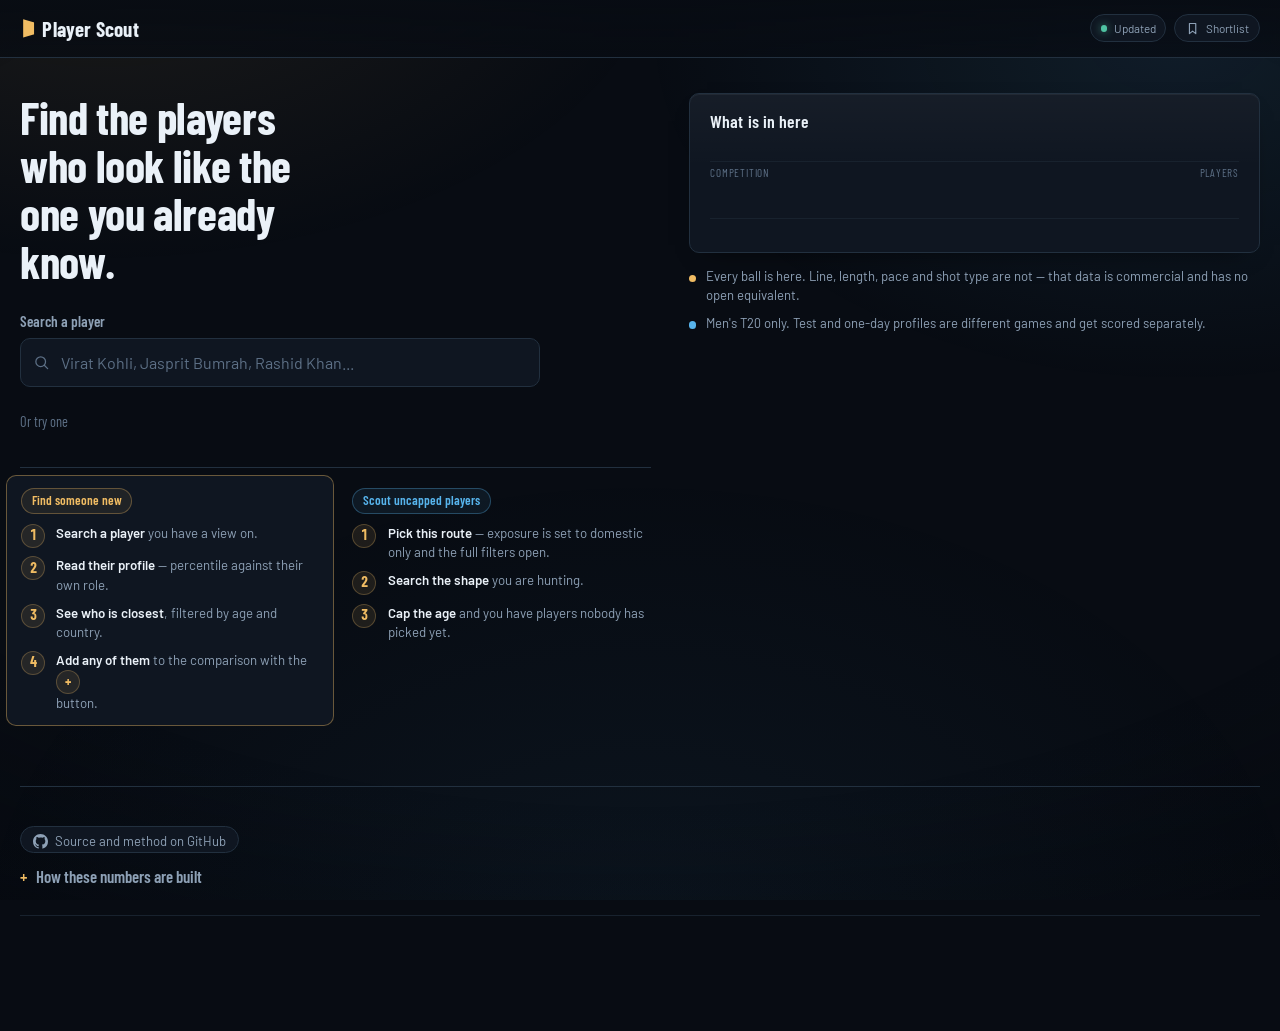
==== site/cricket.html @ 8eec760d "Add files via upload" ====
<!DOCTYPE html>
<html lang="en">
<head>
<meta charset="utf-8">
<meta name="viewport" content="width=device-width, initial-scale=1">
<title>Player Scout — Cricket</title>
<meta name="description" content="Find cricketers whose profile matches the one you are looking at.">
<meta name="theme-color" content="#101720">
<link rel="preconnect" href="https://fonts.googleapis.com">
<link rel="preconnect" href="https://fonts.gstatic.com" crossorigin>
<link href="https://fonts.googleapis.com/css2?family=Barlow+Condensed:wght@500;600;700&family=Barlow:wght@400;500;600&display=swap" rel="stylesheet">
<!-- Football's stylesheet first, then only what cricket genuinely adds. The two
     sports are one click apart, so anything that differs reads as a mistake. -->
<link rel="stylesheet" href="style.css">
<link rel="stylesheet" href="cricket.css">
</head>
<body>

<header class="top">
  <div class="shell top-inner">
    <a class="brand" href="cricket.html" id="brand" aria-label="Player Scout — cricket home">
      <span class="brand-mark" aria-hidden="true"></span>
      <span class="brand-name">Player Scout</span>
    </a>
    <nav class="sports" id="sports" aria-label="Sport"></nav>
    <div class="statuswrap">
      <div class="freshness">
        <button class="fresh-btn" id="fresh-btn" aria-expanded="false" aria-controls="fresh-panel">
          <span class="fresh-dot" aria-hidden="true"></span>
          <span id="fresh-label">Updated</span>
        </button>
        <div class="fresh-panel" id="fresh-panel" hidden>
          <div class="fresh-head"><h2>When this was last updated</h2></div>
          <ul class="fresh-list" id="fresh-list"></ul>
          <p class="fresh-foot" id="fresh-foot"></p>
        </div>
      </div>
      <div class="shortlist-wrap">
        <button class="fresh-btn" id="short-btn" aria-expanded="false" aria-controls="short-panel">
          <svg viewBox="0 0 24 24" class="btn-icon" aria-hidden="true">
            <path d="M7 4h10v16l-5-4-5 4z" fill="none" stroke="currentColor" stroke-width="1.8"
                  stroke-linejoin="round"/></svg>
          <span>Shortlist</span>
        </button>
        <div class="fresh-panel short-panel" id="short-panel" hidden>
          <div class="fresh-head">
            <h2>Your shortlist</h2>
            <div class="short-actions">
              <button class="ghost" id="sl-export">Export CSV</button>
              <button class="ghost" id="sl-clear">Clear</button>
            </div>
          </div>
          <ul class="short-list" id="short-list"></ul>
          <p class="fresh-foot">Saved in this browser only. Nothing leaves your device.</p>
        </div>
      </div>
    </div>
  </div>
</header>

<main id="main" class="shell">

  <section class="hero" id="hero">
    <div class="hero-left">
      <h1>Find the players who look like the one you already know.</h1>

      <div class="finder">
        <div class="finder-field">
          <label for="search">Search a player</label>
          <div class="input-wrap">
            <svg class="input-icon" viewBox="0 0 24 24" aria-hidden="true">
              <circle cx="10.5" cy="10.5" r="6.6" fill="none" stroke="currentColor" stroke-width="1.7"/>
              <path d="M15.4 15.4L20 20" stroke="currentColor" stroke-width="1.7" stroke-linecap="round"/>
            </svg>
            <input id="search" type="text" autocomplete="off" spellcheck="false"
                   role="combobox" aria-expanded="false" aria-controls="suggestions" aria-autocomplete="list"
                   placeholder="Virat Kohli, Jasprit Bumrah, Rashid Khan...">
            <button class="clear" id="clear" hidden aria-label="Clear search">&times;</button>
          </div>
          <ul class="suggestions" id="suggestions" role="listbox" aria-label="Matching players" hidden></ul>
        </div>
      </div>

      <div class="intro-picks">
        <span class="intro-picks-label">Or try one</span>
        <div id="examples"></div>
      </div>

      <div class="routes">
        <div class="route" data-route="explore" role="button" tabindex="0" aria-pressed="true">
          <span class="route-tag">Find someone new</span>
          <ol class="howto">
            <li><b>1</b><span><strong>Search a player</strong> you have a view on.</span></li>
            <li><b>2</b><span><strong>Read their profile</strong> — percentile against
              their own role.</span></li>
            <li><b>3</b><span><strong>See who is closest</strong>, filtered by age and
              country.</span></li>
            <li><b>4</b><span><strong>Add any of them</strong> to the comparison with
              the <b class="inline-plus">+</b> button.</span></li>
          </ol>
        </div>
        <div class="route" data-route="scout" role="button" tabindex="0" aria-pressed="false">
          <span class="route-tag alt">Scout uncapped players</span>
          <ol class="howto">
            <li><b>1</b><span><strong>Pick this route</strong> — exposure is set to
              domestic only and the full filters open.</span></li>
            <li><b>2</b><span><strong>Search the shape</strong> you are hunting.</span></li>
            <li><b>3</b><span><strong>Cap the age</strong> and you have players nobody
              has picked yet.</span></li>
          </ol>
        </div>
      </div>
      <p class="route-hint" id="route-hint"></p>
    </div>

    <aside class="hero-right">
      <div class="cover-card">
        <h2>What is in here</h2>
        <div class="bigstats" id="bigstats"></div>
        <div class="listhead"><span>Competition</span><span>Players</span></div>
        <ul class="leaguelist" id="complist"></ul>
        <div class="posbars" id="rolebars"></div>
      </div>
      <div class="notes">
        <p class="note-row"><span class="dot gold"></span>
          Every ball is here. Line, length, pace and shot type are not — that data
          is commercial and has no open equivalent.</p>
        <p class="note-row"><span class="dot blue"></span>
          Men's T20 only. Test and one-day profiles are different games and get
          scored separately.</p>
      </div>
    </aside>
  </section>

  <section class="workspace" id="workspace" hidden>
    <div class="playerbar" id="playerbar"></div>
    <div class="tabrow">
      <nav class="tabs" role="tablist" id="tabs" aria-label="Player views">
        <button role="tab" data-tab="profile" aria-selected="true">Profile</button>
        <button role="tab" data-tab="similar" aria-selected="false">Similar players</button>
        <button role="tab" data-tab="compare" aria-selected="false">Compare<span class="count" id="ccount"></span></button>
      </nav>
      <div class="modewrap">
        <span class="modewrap-label" id="ml">Mode</span>
        <div class="segmented" role="group" aria-labelledby="ml">
          <button type="button" data-mode="explore" aria-pressed="true">Exploring</button>
          <button type="button" data-mode="scout" aria-pressed="false">Scouting</button>
        </div>
      </div>
    </div>
    <div class="tabpanel" id="panel-profile" role="tabpanel">
      <div id="pane"></div>
    </div>

    <div class="tabpanel" id="panel-similar" role="tabpanel" hidden>
      <header class="results-head">
        <div>
          <h2 id="results-title"></h2>
          <p class="results-note" id="results-note"></p>
        </div>
        <div class="results-right">
          <p class="results-count" id="results-count"></p>
        </div>
      </header>
      <div class="filters" id="filters"></div>
      <p class="tagkey" id="tagkey"></p>
      <ol class="matches" id="matches"></ol>
      <p class="thin" id="thin" hidden></p>
    </div>

    <div class="tabpanel" id="panel-compare" role="tabpanel" hidden>
      <div class="cmp-add">
        <label for="cmp-search">Add any player to this comparison</label>
        <div class="input-wrap">
          <svg class="input-icon" viewBox="0 0 24 24" aria-hidden="true">
            <circle cx="10.5" cy="10.5" r="6.6" fill="none" stroke="currentColor" stroke-width="1.7"/>
            <path d="M15.4 15.4L20 20" stroke="currentColor" stroke-width="1.7" stroke-linecap="round"/>
          </svg>
          <input id="cmp-search" type="text" autocomplete="off" spellcheck="false"
                 placeholder="Search anyone — they need not be in the similar list">
        </div>
        <ul class="suggestions" id="cmp-suggestions" role="listbox" hidden></ul>
        <p class="cmp-add-note" id="cmp-add-note"></p>
      </div>
      <div class="tray" id="tray"></div>
      <p class="thin" id="compare-empty" hidden></p>
      <div class="compare-grid" id="compare-body" hidden>
        <article class="panel">
          <header class="panel-head">
            <h2>Shape against role</h2>
            <p class="panel-sub" id="cmp-radar-sub"></p>
          </header>
          <div class="radar-wrap" id="cmp-radar"></div>
        </article>
        <article class="panel trend-panel">
          <header class="panel-head">
            <h2>Form by season</h2>
            <p class="panel-sub" id="cmp-trend-sub"></p>
          </header>
          <div id="cmp-trend"></div>
        </article>
        <article class="panel cmp-metrics-panel">
          <header class="panel-head">
            <h2>Every metric</h2>
            <p class="panel-sub">Adjusted value per player, with the dot marking where
              each sits as a percentile among their own role.</p>
          </header>
          <div class="cmp-metrics" id="cmp-metrics"></div>
        </article>
      </div>
    </div>
  </section>
</main>

<footer class="foot shell">
  <p class="repo-line">
    <a href="https://github.com/shanbhag003/player-scout" target="_blank" rel="noopener noreferrer">
      <svg viewBox="0 0 16 16" width="15" height="15" aria-hidden="true"><path fill="currentColor"
        d="M8 0C3.58 0 0 3.58 0 8a8 8 0 0 0 5.47 7.59c.4.07.55-.17.55-.38 0-.19-.01-.82-.01-1.49-2.01.37-2.53-.49-2.69-.94-.09-.23-.48-.94-.82-1.13-.28-.15-.68-.52-.01-.53.63-.01 1.08.58 1.23.82.72 1.21 1.87.87 2.33.66.07-.52.28-.87.51-1.07-1.78-.2-3.64-.89-3.64-3.95 0-.87.31-1.59.82-2.15-.08-.2-.36-1.02.08-2.12 0 0 .67-.21 2.2.82a7.4 7.4 0 0 1 2-.27c.68 0 1.36.09 2 .27 1.53-1.04 2.2-.82 2.2-.82.44 1.1.16 1.92.08 2.12.51.56.82 1.27.82 2.15 0 3.07-1.87 3.75-3.65 3.95.29.25.54.73.54 1.48 0 1.07-.01 1.93-.01 2.2 0 .21.15.46.55.38A8.01 8.01 0 0 0 16 8c0-4.42-3.58-8-8-8z"/></svg>
      Source and method on GitHub
    </a>
  </p>

  <details id="method-wrap">
    <summary>How these numbers are built</summary>
    <div class="method-nav" id="method-nav" role="tablist" aria-label="Method sections"></div>
    <div class="method">
      <div class="mcol">
        <h3>Where it comes from</h3>
        <div class="mfig"><b>22,905</b><span>matches, every ball</span></div>
        <div class="mfig"><b>4.4M</b><span>deliveries parsed</span></div>
        <p>Cricsheet for the cricket, Wikidata for ages and names, joined on an
        exact id. No name matching anywhere.</p>
      </div>
      <div class="mcol">
        <h3>What a player is measured on</h3>
        <div class="mfig"><b>16</b><span>things counted per batter</span></div>
        <div class="mfig"><b>3 yrs</b><span>before form counts half</span></div>
        <p>Not just runs and wickets, but when in the match they came, and against
        which kind of bowling. Recent seasons count for more, and a player with a
        short record is treated cautiously rather than taken at face value.</p>
      </div>
      <div class="mcol">
        <h3>Levelling competitions</h3>
        <div class="mfact"><span>IPL</span><span class="mbar"><i style="width:100%"></i></span><b>1.12</b></div>
        <div class="mfact"><span>SMAT</span><span class="mbar"><i style="width:83%"></i></span><b>0.93</b></div>
        <div class="mfact"><span>Assoc.</span><span class="mbar"><i style="width:68%"></i></span><b>0.77</b></div>
        <p>Runs conceded per ball, same bowler, different competition.</p>
      </div>
      <div class="mcol">
        <h3>Does it work</h3>
        <div class="mfig"><b>2.6&times;</b><span>better than guessing</span></div>
        <div class="mfact"><span>This tool</span><span class="mbar"><i class="good" style="width:81%"></i></span><b>19th</b></div>
        <div class="mfact"><span>Guessing</span><span class="mbar"><i class="dim" style="width:50%"></i></span><b>50th</b></div>
        <p>Take one player, split his career in half, and hide from the tool that
        the halves are the same person. Asked to rank everyone against the first
        half, it puts his own second half around 19th of 100 — random would be
        50th.</p>
      </div>
    </div>
  </details>

  <div class="foot-source">
    <div id="attrib"></div>
    <div class="warn" id="withheld"></div>
  </div>
</footer>

<script src="channel.js"></script>
<script src="cricket.js"></script>
</body>
</html>
---- site/style.css ----
:root{
  --ground:#080C13;
  --surface:#0F1621;
  --raised:#17202D;
  --hairline:#22303F;
  --hairline-soft:#18222E;
  --ink:#EAF1F8;
  --muted:#8EA1B6;
  --faint:#5D7086;
  --gold:#F0BC63;        /* always the player being searched */
  --blue:#57B4EC;        /* always the player being compared */
  --good:#4FC2A2;
  --green:#4FC2A2;
  --violet:#A98BEA;
  --coral:#EF8D72;
  --warm:rgba(240,188,99,.09);
  --cool:rgba(87,180,236,.10);
  --warn:#E0917A;
  --sans:"Barlow",system-ui,-apple-system,sans-serif;
  --cond:"Barlow Condensed","Barlow",system-ui,sans-serif;
  --radius:10px;
  --shell:1240px;
}

*{box-sizing:border-box}
[hidden]{display:none!important}
html{-webkit-text-size-adjust:100%}
body{
  margin:0;background:var(--ground);color:var(--ink);
  position:relative;min-height:100vh;
  /* iOS counts the address bar in 100vh, leaving a gap once it retracts. */
  min-height:100dvh;
  overflow-x:hidden;
  -webkit-tap-highlight-color:transparent;
  font-family:var(--sans);font-size:15px;line-height:1.5;
  font-variant-numeric:tabular-nums;
  -webkit-font-smoothing:antialiased;
}
h1,h2,h3{margin:0;font-family:var(--cond);font-weight:600;letter-spacing:.005em;line-height:1.05}
p{margin:0}
button,input{font:inherit;color:inherit}
:focus-visible{outline:2px solid var(--gold);outline-offset:2px;border-radius:3px}

.shell{width:min(var(--shell),100% - 2.5rem);margin-inline:auto;
  padding-left:env(safe-area-inset-left);padding-right:env(safe-area-inset-right)}
.skip{position:absolute;left:-999px}
.skip:focus{left:1rem;top:1rem;z-index:99;background:var(--raised);padding:.5rem .8rem}

/* ── masthead ─────────────────────────────────────────── */
.top{border-bottom:1px solid var(--hairline);background:rgba(16,23,32,.92);
  -webkit-backdrop-filter:blur(8px);backdrop-filter:blur(8px);
  position:-webkit-sticky;position:sticky;top:0;z-index:30}
.top-inner{display:flex;align-items:center;gap:.9rem;flex-wrap:nowrap;
  padding:calc(.7rem + env(safe-area-inset-top)) 0 .7rem}
.brand{display:flex;align-items:center;gap:.5rem;flex:none}
.brand-mark{width:.7rem;height:1.15rem;background:var(--gold);
  clip-path:polygon(0 0,100% 18%,100% 82%,0 100%)}
.brand-name{font-family:var(--cond);font-weight:700;font-size:1.3rem;
  letter-spacing:.01em;white-space:nowrap}

.sports{display:flex;gap:.15rem;margin-left:.3rem;flex:none;
  overflow-x:auto;scrollbar-width:none;max-width:40vw}
.sports::-webkit-scrollbar{display:none}
.statuswrap{display:flex;align-items:center;gap:.5rem;margin-left:auto;flex:none}
.sport{
  border:0;background:none;cursor:pointer;padding:.3rem .55rem;border-radius:6px;
  font-family:var(--cond);font-weight:600;font-size:.98rem;color:var(--faint);
  white-space:nowrap;
}
.sport[aria-current=true]{background:rgba(229,181,103,.12);color:var(--gold)}
.sport:disabled{cursor:default}
.sport:disabled{opacity:.42;cursor:default}
.top-note{margin-left:auto;font-size:.78rem;color:var(--faint);white-space:nowrap}

/* ── hero ─────────────────────────────────────────────── */
.hero{display:grid;grid-template-columns:minmax(0,1.05fr) minmax(0,.95fr);
  gap:2.4rem;align-items:start;margin:2.2rem 0 2.6rem}
.hero.searched{display:none}
.hero-left h1{font-size:clamp(2rem,4vw,2.85rem);font-weight:700;
  letter-spacing:-.008em;max-width:15ch;margin-bottom:1.6rem}

.finder{position:relative;max-width:520px}
.finder-field label{display:block;font-family:var(--cond);font-size:.95rem;
  font-weight:600;color:var(--muted);margin-bottom:.35rem}
.input-wrap{position:relative;display:flex;align-items:center}
.input-icon{position:absolute;left:.8rem;width:1.1rem;height:1.1rem;
  color:var(--faint);pointer-events:none}
#search{width:100%;padding:.72rem 2.4rem .72rem 2.5rem;background:var(--surface);
  border:1px solid var(--hairline);border-radius:var(--radius);
  /* Below 16px iOS zooms the page when the field takes focus. */
  font-size:16px;-webkit-appearance:none;appearance:none}
#search::placeholder{color:var(--faint)}
#search:focus{border-color:var(--gold);outline:none}
.clear{position:absolute;right:.5rem;border:0;background:none;color:var(--faint);
  font-size:1.3rem;line-height:1;cursor:pointer;padding:.2rem .4rem}
@media (hover:hover){.clear:hover{color:var(--ink)}}
.suggestions{position:absolute;top:100%;left:0;right:0;z-index:25;margin:.35rem 0 0;
  padding:.25rem;list-style:none;background:var(--raised);border:1px solid var(--hairline);
  border-radius:var(--radius);max-height:20rem;overflow:auto;
  box-shadow:0 16px 40px rgba(0,0,0,.45)}
.suggestions li{display:grid;grid-template-columns:1.35rem 1fr auto;gap:.6rem;
  align-items:center;padding:.42rem .55rem;border-radius:6px;cursor:pointer}
.suggestions li[aria-selected=true]{background:rgba(229,181,103,.13)}
.sug-name{font-weight:500}
.sug-meta{font-size:.78rem;color:var(--muted);text-align:right;white-space:nowrap}

.intro-picks{margin-top:1.5rem}
.intro-picks-label{display:block;font-family:var(--cond);font-size:.9rem;
  color:var(--faint);margin-bottom:.5rem}
.intro-picks div{display:flex;flex-wrap:wrap;gap:.4rem}
.pick{display:inline-flex;align-items:center;gap:.45rem;cursor:pointer;
  border:1px solid var(--hairline);background:var(--surface);color:var(--ink);
  padding:.34rem .65rem .34rem .4rem;border-radius:99px;font-size:.88rem}
@media (hover:hover){.pick:hover{border-color:var(--gold);color:var(--gold)}}
.pick .flag{width:1.15rem;height:1.15rem}

.hero-right{display:grid;gap:.9rem}
.cover-card{background:var(--surface);border:1px solid var(--hairline);
  border-radius:var(--radius);padding:1.15rem 1.25rem}
.cover-card h2{font-size:1.1rem;margin-bottom:.9rem}
.bigstats{display:grid;grid-template-columns:repeat(3,1fr);gap:.6rem;
  padding-bottom:1rem;border-bottom:1px solid var(--hairline-soft)}
.bigstats b{display:block;font-family:var(--cond);font-weight:700;font-size:1.7rem;
  line-height:1;color:var(--gold)}
.bigstats span{display:block;font-size:.72rem;color:var(--muted);margin-top:.25rem}

.leaguelist{list-style:none;margin:.9rem 0;padding:0;display:grid;gap:.32rem}
.leaguelist li{display:grid;grid-template-columns:1.5rem 1fr auto;gap:.6rem;
  align-items:center;font-size:.85rem}
.lmark{width:1.5rem;height:1.5rem;border-radius:4px;object-fit:contain;
  filter:grayscale(1) brightness(1.7);opacity:.85}
.lmark.letters{display:flex;align-items:center;justify-content:center;
  background:var(--raised);border:1px solid var(--hairline);filter:none;
  font-family:var(--cond);font-weight:700;font-size:.68rem;color:var(--muted)}
.lname{overflow:hidden;text-overflow:ellipsis;white-space:nowrap}
.lcountry{font-size:.74rem;color:var(--faint)}

.posbars{margin-top:1rem;padding-top:.9rem;border-top:1px solid var(--hairline-soft)}
.posbars h3{font-family:var(--sans);font-size:.74rem;font-weight:600;
  color:var(--faint);margin-bottom:.5rem}
.posrow{display:grid;grid-template-columns:8.4rem 1fr 2.2rem;gap:.55rem;
  align-items:center;font-size:.78rem;color:var(--muted);padding:.1rem 0}
.posrow b{font-family:var(--cond);font-size:.88rem;color:var(--ink);text-align:right}
.postrack{height:.34rem;background:var(--ground);border-radius:99px;overflow:hidden}
.postrack span{display:block;height:100%;background:var(--blue);opacity:.6}

.notes{display:grid;gap:.55rem}
.note-row{display:flex;gap:.6rem;font-size:.82rem;color:var(--muted);line-height:1.45}
.dot{width:.45rem;height:.45rem;border-radius:50%;flex:none;margin-top:.45rem}
.dot.gold{background:var(--gold)}
.dot.blue{background:var(--blue)}

/* ── flags ────────────────────────────────────────────── */
.flag{
  display:inline-block;border-radius:50%;overflow:hidden;flex:none;
  background:var(--raised);border:1px solid var(--hairline);
  width:1.35rem;height:1.35rem;position:relative;
}
.flag img{width:100%;height:100%;object-fit:cover;display:block}
.flag .iso{
  display:flex;align-items:center;justify-content:center;width:100%;height:100%;
  font-family:var(--cond);font-weight:600;font-size:.58em;color:var(--muted);
}

/* ── panels ───────────────────────────────────────────── */
.panel{padding:1.2rem 1.3rem}
.panel-head{margin-bottom:1rem}
.panel-head h2{font-size:1.2rem}
.panel-sub{font-size:.82rem;color:var(--muted);margin-top:.2rem}

/* ── radar ────────────────────────────────────────────── */
.radar-wrap{display:flex;justify-content:center}
.radar-wrap svg{width:100%;max-width:420px;height:auto;overflow:visible}
.radar-ring{fill:none;stroke:var(--hairline-soft);stroke-width:1}
.radar-ring.outer{stroke:var(--muted);stroke-width:1.2;opacity:.55}
.radar-tick{font-family:var(--sans);font-size:8.5px;fill:var(--faint)}
.radar-ring.median{stroke:var(--hairline);stroke-dasharray:3 3}
.radar-spoke{stroke:var(--hairline-soft);stroke-width:1}
.radar-area{fill:rgba(229,181,103,.18);stroke:var(--gold);stroke-width:1.8;stroke-linejoin:round}
.radar-dot{fill:var(--gold)}
.radar-label{font-family:var(--sans);font-size:9.5px;fill:var(--muted)}
.radar-value{font-family:var(--cond);font-size:12px;font-weight:600;fill:var(--ink)}

.scale-help{font-size:.78rem;color:var(--muted);margin:.9rem 0 0;padding-top:.8rem;
  border-top:1px solid var(--hairline-soft);line-height:1.5}
.scale-help b{color:var(--ink);font-weight:600}

.radar-key{margin-top:.8rem;display:grid;gap:0}
.keyhead,.keyrow{display:grid;grid-template-columns:minmax(0,1fr) 3.2rem 5.4rem;
  gap:.7rem;align-items:center}
.keyhead{font-size:.68rem;color:var(--faint);padding-bottom:.3rem;
  border-bottom:1px solid var(--hairline)}
.keyhead span:nth-child(2),.keyhead span:nth-child(3){text-align:right}
.keyrow{padding:.32rem 0;border-bottom:1px solid var(--hairline-soft);font-size:.82rem}
.keyrow:last-child{border-bottom:0}
.keyrow .k{color:var(--muted);overflow:hidden;text-overflow:ellipsis;white-space:nowrap}
.keyrow .v{font-family:var(--cond);font-weight:600;font-size:.98rem;text-align:right}
.keyrow .p{display:grid;grid-template-columns:1fr 1.5rem;gap:.45rem;align-items:center}
.keyrow .p b{font-family:var(--cond);font-weight:600;font-size:.9rem;text-align:right}
.pbar{height:.3rem;background:var(--ground);border-radius:99px;overflow:hidden}
.pbar span{display:block;height:100%;background:var(--gold);opacity:.75}

/* ── season history ───────────────────────────────────── */
.hlegend{display:flex;flex-wrap:wrap;gap:.3rem 1.1rem;margin-bottom:.9rem;
  font-size:.78rem;color:var(--muted)}
.lg{display:inline-flex;align-items:center;gap:.4rem}
.sw{width:.85rem;height:.5rem;border-radius:2px;background:var(--gold);display:inline-block}
.sw.alt{background:var(--blue)}
.tick{width:0;height:.75rem;border-left:1px dashed var(--faint);display:inline-block}
.tick.upper{border-left-style:solid;border-left-color:var(--muted)}

.history{display:grid;gap:.1rem}
.hrow{
  display:grid;grid-template-columns:4.1rem minmax(0,10.5rem) 1fr 3.1rem 3.9rem;
  gap:.85rem;align-items:center;padding:.52rem .1rem;
  border-bottom:1px solid var(--hairline-soft);
}
.hrow:last-child{border-bottom:0}
.hhead{font-size:.72rem;color:var(--faint);padding-bottom:.3rem;border-bottom:1px solid var(--hairline)}
.hhead .hnum,.hhead .hmins{font-family:var(--sans);font-weight:400;font-size:.72rem;color:var(--faint)}
.htrackhead{display:flex;justify-content:space-between}
.htrackhead em{font-style:normal}

.hseason{font-family:var(--cond);font-weight:600;font-size:1rem}
.hclub{font-size:.84rem;color:var(--muted);overflow:hidden;text-overflow:ellipsis;white-space:nowrap}
.hclub b{color:var(--ink);font-weight:500}

.htrack{position:relative;height:1.1rem;background:var(--ground);
  border-radius:3px;border:1px solid var(--hairline-soft);overflow:hidden}
.hfill{position:absolute;inset:2px;display:flex;gap:1px}
.hbar{height:100%;border-radius:2px;background:var(--gold);min-width:1px}
.hbar.alt{background:var(--blue)}
.hmark{position:absolute;top:0;bottom:0;width:0;border-left:1px dashed var(--faint);opacity:.75}
.hmark.upper{border-left:1px solid var(--muted);opacity:.5}

.hnum{font-family:var(--cond);font-weight:600;font-size:.95rem;text-align:right}
.hmins{font-size:.78rem;color:var(--faint);text-align:right}

/* ── percentile bars (goalkeepers) ────────────────────── */
.pctbars{display:grid;gap:.55rem;width:100%}
.pctrow{display:grid;grid-template-columns:minmax(0,9.5rem) 1fr 3.2rem 2.4rem;
  gap:.7rem;align-items:center}
.pctlabel{font-size:.84rem;color:var(--muted)}
.pcttrack{position:relative;height:.62rem;background:var(--ground);border-radius:99px;
  border:1px solid var(--hairline-soft);overflow:hidden}
.pctfill{position:absolute;inset:0 auto 0 0;background:var(--gold);border-radius:99px;opacity:.85}
.pctmid{position:absolute;left:50%;top:0;bottom:0;width:1px;background:var(--faint);opacity:.6}
.pctval{font-family:var(--cond);font-weight:600;font-size:.95rem;text-align:right}
.pctrank{font-size:.76rem;color:var(--faint);text-align:right}
.caveat{margin-top:1rem;padding-top:.85rem;border-top:1px solid var(--hairline-soft);
  font-size:.82rem;color:var(--muted);max-width:52ch}

/* ── footer / method ──────────────────────────────────── */
.foot{margin:2.5rem auto 4rem;border-top:1px solid var(--hairline);padding-top:1.2rem}
.foot summary{cursor:pointer;font-family:var(--cond);font-weight:600;
  font-size:1.05rem;color:var(--muted);list-style:none}
.foot summary::-webkit-details-marker{display:none}
.foot summary::before{content:"+";display:inline-block;width:1rem;color:var(--gold)}
.foot[open] summary::before,details[open] summary::before{content:"–"}
@media (hover:hover){.foot summary:hover{color:var(--gold)}}
.method{display:grid;grid-template-columns:repeat(4,minmax(0,1fr));gap:1.5rem;
  margin-top:1.3rem}
.mcol h3{font-size:.98rem;margin-bottom:.45rem;min-height:2.2rem}
.mcol p{font-size:.79rem;color:var(--muted);line-height:1.48;margin-bottom:.7rem}
.mcol p b{color:var(--ink);font-weight:600}
.fine{font-size:.76rem!important;color:var(--faint)!important;margin-bottom:.5rem!important}

.dvchart,.vchart{display:grid;gap:.35rem;margin-bottom:.8rem}
.dvrow{display:grid;grid-template-columns:6.6rem 1fr 2.6rem;gap:.55rem;align-items:center;
  font-size:.78rem;color:var(--muted)}
.dvtrack{position:relative;height:.85rem}
.dvmid{position:absolute;left:50%;top:0;bottom:0;width:1px;background:var(--hairline)}
.dvbar{position:absolute;top:50%;height:.4rem;transform:translateY(-50%);border-radius:2px}
.dvbar.right{left:50%;background:var(--blue);opacity:.75}
.dvbar.left{right:50%;background:var(--warn);opacity:.75}
.dvval{font-family:var(--cond);font-size:.88rem;color:var(--ink);text-align:right}

.vrow{display:grid;grid-template-columns:7.4rem 1fr 4.6rem;gap:.5rem;align-items:center;
  font-size:.78rem;color:var(--muted)}
.vtrack{height:.4rem;background:var(--ground);border-radius:99px;overflow:hidden}
.vtrack span{display:block;height:100%;background:var(--good);opacity:.8}
.vval{font-family:var(--cond);font-size:.85rem;color:var(--ink);text-align:right}
.vchance{display:none}

.missing{display:grid;gap:.7rem;margin-bottom:.8rem}
.have{display:flex;align-items:baseline;gap:.6rem;padding-bottom:.7rem;
  border-bottom:1px solid var(--hairline-soft)}
.have b{font-family:var(--cond);font-weight:700;font-size:2rem;line-height:1;color:var(--gold)}
.have span{font-size:.78rem;color:var(--muted);max-width:14ch}
.gaps{list-style:none;margin:0;padding:0;display:grid;gap:.3rem}
.gaps li{font-size:.79rem;color:var(--faint);padding-left:1.1rem;position:relative}
.gaps li::before{content:"×";position:absolute;left:0;color:var(--warn);opacity:.8}

/* ── responsive ───────────────────────────────────────── */
@media (max-width:980px){
  .hero{grid-template-columns:1fr;gap:1.6rem}
  .hero-left h1{max-width:none}
  .method{grid-template-columns:repeat(2,minmax(0,1fr))}
}
@media (max-width:900px){
  .profile{grid-template-columns:1fr}
  /* superseded: the masthead now stays on one line at every width */
  .pool{width:100%;text-align:left;margin-left:0;order:3}
  .sports{margin-left:auto}
}
@media (max-width:560px){
  .shell{width:calc(100% - 1.6rem)}
  .hrow{grid-template-columns:3.6rem 1fr 2.9rem;gap:.3rem .6rem}
  .hhead{display:none}
  .htrack{grid-column:1/-1;margin-top:.3rem}
  .hmins{display:none}
  .pctrow{grid-template-columns:1fr 2.9rem 2.2rem}
  .pcttrack{grid-column:1/-1;order:3;margin-top:.2rem}
  .facts{grid-template-columns:repeat(2,1fr)}
  .dossier-head{flex-direction:column}
}
@media (prefers-reduced-motion:reduce){*{transition:none!important;animation:none!important}}


/* ── workspace ────────────────────────────────────────── */
.workspace{margin:1.4rem 0 2rem}

.playerbar{display:grid;grid-template-columns:minmax(0,1fr) auto;gap:.9rem 1.6rem;
  align-items:center;background:var(--surface);border:1px solid var(--hairline);
  border-radius:var(--radius);padding:1rem 1.2rem}
.pb-id{display:flex;align-items:center;gap:.75rem;min-width:0}
.pb-id .flag{width:2.3rem;height:2.3rem}
.pb-id h1{font-size:clamp(1.5rem,3vw,2.1rem);font-weight:700;letter-spacing:-.01em}
.pb-role{font-size:.84rem;color:var(--muted);margin-top:.1rem}
.availability{font-size:.72rem;padding:.2rem .5rem;border-radius:5px;white-space:nowrap;
  border:1px solid transparent;margin-left:.4rem}
.availability.active{color:var(--good);border-color:rgba(91,184,155,.35);background:rgba(91,184,155,.1)}
.availability.gone{color:var(--warn);border-color:rgba(208,138,114,.32);background:rgba(208,138,114,.09)}
.pb-facts{display:flex;flex-wrap:wrap;gap:.2rem 1.6rem;margin:0;grid-column:1/-1;
  padding-top:.9rem;border-top:1px solid var(--hairline-soft)}
.pb-facts dt{font-size:.7rem;color:var(--faint)}
.pb-facts dd{margin:.05rem 0 0;font-family:var(--cond);font-weight:600;font-size:1.15rem;line-height:1.1}
.pb-facts dd small{display:block;font-family:var(--sans);font-size:.68rem;font-weight:400;
  color:var(--muted);margin-top:.1rem}
.pb-actions{display:flex;gap:.45rem;flex-wrap:wrap;align-items:center}
.srclink{display:inline-flex;align-items:center;gap:.5rem;text-decoration:none;
  border:1px solid var(--hairline);background:var(--raised);color:var(--ink);
  padding:.4rem .7rem;border-radius:7px;font-size:.82rem}
@media (hover:hover){.srclink:hover{border-color:var(--gold);color:var(--gold)}}
.srclink img,.srclink .monogram{width:1.05rem;height:1.05rem;border-radius:3px;flex:none}
.srclink .monogram{display:flex;align-items:center;justify-content:center;
  background:var(--hairline);font-family:var(--cond);font-weight:700;font-size:.64rem;color:var(--muted)}
.ghost{border:1px solid var(--hairline);background:var(--ground);color:var(--muted);
  padding:.4rem .7rem;border-radius:7px;font-size:.82rem;cursor:pointer}
@media (hover:hover){.ghost:hover{border-color:var(--gold);color:var(--gold)}}

.tabs{display:flex;gap:.15rem;border-bottom:1px solid var(--hairline);margin:1.3rem 0 1.1rem}
.tabs button{border:0;background:none;color:var(--muted);cursor:pointer;padding:.5rem .9rem;
  font-family:var(--cond);font-weight:600;font-size:1.05rem;border-bottom:2px solid transparent;
  margin-bottom:-1px}
.tabs button[aria-selected=true]{color:var(--ink);border-bottom-color:var(--gold)}
@media (hover:hover){.tabs button:hover{color:var(--ink)}}

.panel{background:var(--surface);border:1px solid var(--hairline);
  border-radius:var(--radius);padding:1.15rem 1.25rem}
.panel-head{margin-bottom:.9rem}
.panel-head h2{font-size:1.15rem}
.panel-sub{font-size:.81rem;color:var(--muted);margin-top:.2rem}

/* Both columns run to the same height, and the slack goes to the one panel in
   each that can absorb it gracefully: the radar recentres, the career figures
   space out. Nothing is left hanging in a half-empty box. */
.profile-grid{display:grid;grid-template-columns:minmax(0,1fr) minmax(0,1fr);
  gap:.9rem;align-items:stretch}
.profile-left,.profile-main{display:flex;flex-direction:column;gap:.9rem}
.profile-left > .panel,.profile-main > .panel{flex:0 0 auto}
.profile-left > .radar-panel{flex:1 1 auto}
.profile-main > .panel:last-child{flex:1 1 auto}
.history-panel{grid-column:1/-1}
.career{display:grid;grid-template-columns:repeat(3,1fr);gap:.85rem .6rem}
.career dt{font-size:.7rem;color:var(--faint);margin-bottom:.1rem}
.career dd{margin:0;font-family:var(--cond);font-weight:600;font-size:1.25rem;line-height:1.1}
.clubs{grid-column:1/-1;padding-top:.75rem;border-top:1px solid var(--hairline-soft);
  font-size:.79rem;color:var(--muted);line-height:1.55}
.clubs b{color:var(--ink);font-weight:500}

/* ── results ──────────────────────────────────────────── */
.results-head{display:flex;justify-content:space-between;align-items:flex-end;gap:1.5rem;
  flex-wrap:wrap;margin-bottom:.9rem}
.results-head h2{font-size:1.35rem}
.results-note{font-size:.84rem;color:var(--muted);margin-top:.25rem;max-width:68ch}
.results-count{font-size:.8rem;color:var(--faint);white-space:nowrap}
.results-count b{color:var(--ink);font-weight:600}

.filters{display:flex;flex-wrap:wrap;gap:.8rem 1.3rem;align-items:center;padding:.8rem 1rem;
  margin-bottom:.9rem;background:var(--surface);border:1px solid var(--hairline);
  border-radius:var(--radius)}
.filter{display:flex;align-items:center;gap:.55rem}
.filter-label{font-size:.74rem;color:var(--faint);white-space:nowrap}
.segmented{display:flex;background:var(--ground);border:1px solid var(--hairline);
  border-radius:7px;padding:2px;gap:2px}
.segmented button{border:0;background:none;color:var(--muted);cursor:pointer;
  padding:.26rem .55rem;border-radius:5px;font-size:.8rem;white-space:nowrap}
.segmented button[aria-pressed=true]{background:var(--raised);color:var(--gold)}
.segmented button:disabled{opacity:.4;cursor:not-allowed}
.switch{display:flex;align-items:center;gap:.45rem;font-size:.8rem;color:var(--muted);cursor:pointer}
.switch input{accent-color:var(--gold);width:.95rem;height:.95rem}

.tagkey{font-size:.77rem;color:var(--faint);margin-bottom:.6rem;display:flex;
  align-items:center;gap:.35rem;flex-wrap:wrap}
.tagkey b{color:var(--ink);font-weight:600}
.tagkey-add{margin-left:.4rem}
.tagkey-full{color:var(--warn);border:1px solid rgba(208,138,114,.35);border-radius:4px;
  padding:.05rem .4rem;margin-right:.3rem}
.addbtn:disabled{opacity:.28;cursor:not-allowed;border-color:var(--hairline-soft)}
@media (hover:hover){.addbtn:disabled:hover{border-color:var(--hairline-soft);color:var(--muted)}}

.matches{list-style:none;margin:0;padding:0;display:grid;gap:.4rem}
.match{position:relative;display:grid;grid-template-columns:1fr auto;gap:.4rem;align-items:stretch}
.match-btn{width:100%;text-align:left;cursor:pointer;background:var(--surface);
  border:1px solid var(--hairline);border-radius:var(--radius);padding:.65rem .85rem;
  display:grid;align-items:center;gap:.85rem;min-height:3.8rem;
  grid-template-columns:1.3rem 3.2rem minmax(0,1fr) 2.8rem 6.2rem 4.2rem minmax(9rem,14rem)}
@media (hover:hover){.match-btn:hover{border-color:var(--gold);background:var(--raised)}}
.match.is-open .match-btn{border-color:var(--blue)}
.addbtn{border:1px solid var(--hairline);background:var(--surface);color:var(--muted);
  border-radius:var(--radius);cursor:pointer;font-size:1.2rem;line-height:1;
  display:grid;place-items:center}
@media (hover:hover){.addbtn:hover{border-color:var(--gold);color:var(--gold)}}
.addbtn.on{background:rgba(95,168,211,.14);border-color:var(--blue);color:var(--blue)}
.rank{font-family:var(--cond);font-weight:600;color:var(--faint);font-size:.92rem}
.score{display:grid;gap:.2rem}
.score-num{font-family:var(--cond);font-weight:700;font-size:1.3rem;line-height:1;color:var(--blue)}
.score-track{height:.2rem;background:var(--ground);border-radius:99px;overflow:hidden}
.score-track span{display:block;height:100%;background:var(--blue);opacity:.8}
.who{min-width:0}
.facts{display:contents}
.who-top{display:flex;align-items:center;gap:.4rem;min-width:0}
.who-top b{font-weight:500;overflow:hidden;text-overflow:ellipsis;white-space:nowrap}
.who-top .flag{width:1.1rem;height:1.1rem}
.gone-tag{font-style:normal;font-size:.64rem;color:var(--warn);
  border:1px solid rgba(208,138,114,.4);border-radius:3px;padding:0 .25rem}
.who-sub{display:block;font-size:.76rem;color:var(--muted);margin-top:.12rem;
  overflow:hidden;text-overflow:ellipsis;white-space:nowrap}
.meta-cell{font-family:var(--cond);font-weight:600;font-size:.95rem}
.meta-cell i{display:block;font-style:normal;font-family:var(--sans);font-size:.66rem;
  font-weight:400;color:var(--faint);margin-bottom:.08rem}
.reads{display:flex;gap:.22rem;justify-content:flex-end;flex-wrap:wrap}
.tag{font-style:normal;font-size:.69rem;padding:.1rem .38rem;border-radius:3px;
  border:1px solid var(--hairline);color:var(--muted);white-space:nowrap}
.tag.same{border-color:rgba(91,184,155,.32);color:var(--good);background:rgba(91,184,155,.08)}
.tag.more{border-color:rgba(95,168,211,.32);color:var(--blue);background:rgba(95,168,211,.08)}
.tag.less{border-color:rgba(208,138,114,.32);color:var(--warn);background:rgba(208,138,114,.08)}
.thin{margin-top:.8rem;padding:.75rem .9rem;border:1px dashed var(--hairline);
  border-radius:var(--radius);font-size:.84rem;color:var(--muted);max-width:72ch}
.linkish{border:0;background:none;color:var(--gold);cursor:pointer;
  text-decoration:underline;font:inherit;padding:0}

/* ── compare ──────────────────────────────────────────── */
.tray{display:flex;flex-wrap:wrap;gap:.45rem;align-items:center;margin-bottom:.9rem;
  padding:.7rem .85rem;background:var(--surface);border:1px solid var(--hairline);
  border-radius:var(--radius)}
.trayitem{display:inline-flex;align-items:center;gap:.4rem;border:1px solid var(--hairline);
  background:var(--ground);border-radius:99px;padding:.25rem .55rem .25rem .45rem;font-size:.82rem}
.trayitem .flag{width:1.1rem;height:1.1rem}
.trayitem b{font-weight:500}
.trayitem em{font-style:normal;font-size:.72rem;color:var(--faint)}
.swatch{width:.5rem;height:.5rem;border-radius:50%;flex:none}
.trayitem.gold .swatch{background:var(--gold)}
.trayitem.blue .swatch{background:var(--blue)}
.trayitem.green .swatch{background:var(--green)}
.trayitem.violet .swatch{background:var(--violet)}
.trayitem.coral .swatch{background:var(--coral)}
.base-tag{font-size:.66rem;color:var(--gold);border:1px solid rgba(229,181,103,.35);
  border-radius:3px;padding:0 .25rem}
.dropbtn{border:0;background:none;color:var(--faint);cursor:pointer;font-size:1rem;
  line-height:1;padding:0 .1rem}
@media (hover:hover){.dropbtn:hover{color:var(--warn)}}
.trayhint{font-size:.78rem;color:var(--faint);margin-left:.3rem}

.compare-grid{display:grid;grid-template-columns:minmax(0,.82fr) minmax(0,1.18fr);
  gap:.9rem;align-items:start}
.cmp-metrics-panel{grid-column:1/-1}
.radar-area.gold{fill:rgba(229,181,103,.16);stroke:var(--gold);stroke-width:1.8}
.radar-area.blue{fill:rgba(95,168,211,.13);stroke:var(--blue);stroke-width:1.8}
.radar-area.green{fill:rgba(91,184,155,.12);stroke:var(--green);stroke-width:1.8}
.radar-area.violet{fill:rgba(169,139,214,.12);stroke:var(--violet);stroke-width:1.8}
.radar-area.coral{fill:rgba(222,138,118,.12);stroke:var(--coral);stroke-width:1.8}
.radar-area.line{fill:none}
.radar-pair{font-family:var(--cond);font-size:11px;font-weight:600}
.radar-pair .p-gold{fill:var(--gold)}
.radar-pair .p-blue{fill:var(--blue)}
.radar-pair .p-green{fill:var(--green)}
.radar-pair .p-violet{fill:var(--violet)}
.radar-pair .p-coral{fill:var(--coral)}
.radar-pair .ps{fill:var(--faint)}

.mgroup{margin-bottom:1rem}
.mgroup:last-child{margin-bottom:0}
.mgroup h3{font-size:.78rem;font-family:var(--sans);font-weight:600;color:var(--faint);
  margin-bottom:.35rem;padding-bottom:.22rem;border-bottom:1px solid var(--hairline-soft)}
.cmp-metrics{--cols:2}
.mrow{display:grid;
  grid-template-columns:minmax(9.5rem,13rem) minmax(6rem,1fr) repeat(var(--cols),4.2rem);
  gap:.5rem .7rem;align-items:center;padding:.26rem 0}
.mhead{padding-bottom:.3rem;margin-bottom:.2rem;border-bottom:1px solid var(--hairline)}
.mv.name{font-family:var(--sans);font-size:.7rem;font-weight:500;opacity:1}
.mlabel{font-size:.79rem;color:var(--muted);line-height:1.25}
.mtrack{position:relative;height:1rem}
.mtrack::before{content:"";position:absolute;left:0;right:0;top:50%;height:1px;
  background:var(--hairline);transform:translateY(-50%)}
.mmid{position:absolute;left:50%;top:.1rem;bottom:.1rem;width:1px;background:var(--hairline-soft)}
.mspan{position:absolute;top:50%;height:2px;background:var(--hairline);transform:translateY(-50%)}
.mdot{position:absolute;top:50%;width:.58rem;height:.58rem;border-radius:50%;
  transform:translate(-50%,-50%);border:1px solid var(--surface)}
.mdot.gold{background:var(--gold)}
.mdot.blue{background:var(--blue)}
.mdot.green{background:var(--green)}
.mdot.violet{background:var(--violet)}
.mdot.coral{background:var(--coral)}
.mv{font-style:normal;font-family:var(--cond);font-weight:600;font-size:.92rem;
  opacity:.6;text-align:right}
.mv.lead{opacity:1}
.mv.gold{color:var(--gold)}
.mv.blue{color:var(--blue)}
.mv.green{color:var(--green)}
.mv.violet{color:var(--violet)}
.mv.coral{color:var(--coral)}

.trend{width:100%;height:auto}
.tgrid{stroke:var(--hairline-soft);stroke-width:1}
.tmed{stroke:var(--faint);stroke-width:1;stroke-dasharray:4 4;opacity:.7}
.taxis{font-family:var(--sans);font-size:10px;fill:var(--faint)}
.taxis.title{font-size:9.5px;fill:var(--muted)}
.taxis.med{font-size:9px}
.tline polyline{fill:none;stroke-width:2;stroke-linejoin:round;stroke-linecap:round}
.tline.gold polyline{stroke:var(--gold)}
.tline.blue polyline{stroke:var(--blue)}
.tline.green polyline{stroke:var(--green)}
.tline.violet polyline{stroke:var(--violet)}
.tline.coral polyline{stroke:var(--coral)}
.tdot.gold{fill:var(--gold)}
.tdot.blue{fill:var(--blue)}
.tdot.green{fill:var(--green)}
.tdot.violet{fill:var(--violet)}
.tdot.coral{fill:var(--coral)}
.tlegend{display:flex;gap:1.1rem;margin-top:.5rem;font-size:.79rem;color:var(--muted);flex-wrap:wrap}
.tlegend .sw{width:.85rem;height:.5rem;border-radius:2px;display:inline-block}
.tlegend .sw.gold{background:var(--gold)}
.tlegend .sw.blue{background:var(--blue)}
.tlegend .sw.green{background:var(--green)}
.tlegend .sw.violet{background:var(--violet)}
.tlegend .sw.coral{background:var(--coral)}






.have{display:grid;grid-template-columns:2.6rem 1fr;gap:.6rem;align-items:center;
  padding-bottom:.7rem;margin-bottom:.7rem;border-bottom:1px solid var(--hairline-soft)}
.have b{font-family:var(--cond);font-weight:700;font-size:2.1rem;line-height:.9;
  color:var(--gold);text-align:right}
.have span{font-size:.77rem;color:var(--muted);line-height:1.3}

@media (max-width:980px){
  .profile-grid,.compare-grid{grid-template-columns:1fr}
  /* Stacked, there is no second column to match, so nothing should stretch. */
  .profile-left > .radar-panel,.profile-main > .panel:last-child{flex:0 0 auto}
  .profile-main > .panel:last-child .career{align-content:start}
  .playerbar{grid-template-columns:1fr}
}
@media (max-width:1100px){
  .match-btn{grid-template-columns:1.2rem 3rem minmax(0,1fr) 2.6rem 5.8rem 4rem}
  .reads{grid-column:3/-1;justify-content:flex-start;margin-top:.1rem}
}
@media (max-width:680px){
  .match-btn{grid-template-columns:2.8rem minmax(0,1fr) auto;gap:.5rem .6rem}
  .rank{display:none}
  .meta-cell i{display:inline;margin-right:.25rem}
  .reads{grid-column:1/-1}
  .career{grid-template-columns:repeat(2,1fr)}
  .mrow{grid-template-columns:1fr repeat(var(--cols),3.3rem);gap:.3rem .5rem}
  .mrow .mtrack{grid-column:1/-1;order:9}
  .mhead .mtrack,.mhead span:nth-child(2){display:none}
}

/* PCA component table */
.pctable{width:100%;border-collapse:collapse;margin:.1rem 0 .7rem;font-size:.74rem}
.pctable th{color:var(--faint);font-weight:500;text-align:left;padding:0 .4rem .3rem 0;
  border-bottom:1px solid var(--hairline)}
.pctable td{padding:.3rem .4rem .3rem 0;border-bottom:1px solid var(--hairline-soft);
  color:var(--muted);vertical-align:middle}
.pctable tfoot td{border-bottom:0;border-top:1px solid var(--hairline);color:var(--faint)}
.pctable .ax{width:2.2rem;font-family:var(--cond);font-weight:600;color:var(--ink);font-size:.86rem}
.pctable .sh{width:4.6rem;white-space:nowrap}
.pctable .sh b{font-family:var(--cond);font-weight:600;color:var(--ink);font-size:.84rem;
  margin-left:.3rem}
.pcbar{display:inline-block;width:1.6rem;height:.32rem;background:var(--ground);
  border-radius:99px;overflow:hidden;vertical-align:middle}
.pcbar span{display:block;height:100%;background:var(--gold);opacity:.75}
.pctable .dr{color:var(--faint);line-height:1.3}

/* method: league direction key and validation table */
.dvhead{display:flex;justify-content:space-between;font-size:.66rem;color:var(--faint);
  margin:.1rem 0 .3rem;padding:0 2.8rem 0 6.8rem}
.vtable{width:100%;border-collapse:collapse;font-size:.74rem;margin:.1rem 0 .7rem}
.vtable th{color:var(--faint);font-weight:500;text-align:left;padding:0 .35rem .3rem 0;
  border-bottom:1px solid var(--hairline)}
.vtable th:last-child{text-align:right}
.vtable td{padding:.28rem .35rem .28rem 0;border-bottom:1px solid var(--hairline-soft);
  color:var(--muted)}
.vtable .vpos{white-space:nowrap}
.vtable .vbar{width:3.4rem}
.vtable .vnum{text-align:right;width:1.9rem}
.vtable .vnum b{font-family:var(--cond);font-weight:600;color:var(--ink);font-size:.85rem}
.vtable .vof{text-align:right;color:var(--faint);white-space:nowrap;width:3rem}
.pctable .sh{width:5rem}

/* brand is a way home */
.brand{cursor:pointer;border-radius:5px;padding:.1rem .2rem}
@media (hover:hover){.brand:hover .brand-name{color:var(--gold)}}

/* club now differs from club then */
.nowat{font-style:normal;color:var(--faint);border:1px solid var(--hairline);
  border-radius:3px;padding:0 .3rem;margin-left:.35rem;font-size:.92em;white-space:nowrap}

/* a season too short to produce a rate */
.thin-season .hclub,.thin-season .hseason{opacity:.55}
.htrack.empty{border-style:dashed;display:flex;align-items:center;justify-content:center}
.htrack.empty em{font-style:normal;font-size:.7rem;color:var(--faint)}
.thin-season .hnum{color:var(--faint)}

/* compare tray */
.tray-score{font-family:var(--cond);font-weight:700;font-size:1rem;color:var(--ink);
  background:var(--surface);border:1px solid var(--hairline);border-radius:4px;
  padding:0 .3rem;line-height:1.35}
.traybtn{border:1px solid var(--hairline);background:transparent;color:var(--faint);
  border-radius:4px;font-size:.7rem;padding:.1rem .35rem;cursor:pointer}
@media (hover:hover){.traybtn:hover{border-color:var(--gold);color:var(--gold)}}

/* the two profile columns end level */
.radar-panel{display:flex;flex-direction:column}
.radar-panel .radar-wrap{flex:1;display:flex;align-items:center;justify-content:center}
.scale-help{margin-top:auto}

/* the career panel takes the right column's slack */
.profile-main > .panel:last-child{display:flex;flex-direction:column}
.profile-main > .panel:last-child .career{flex:1;align-content:space-evenly}

/* rules between the method columns */
.method{column-gap:0}
.mcol{padding:0 1.25rem;border-left:1px solid var(--hairline)}
.mcol:first-child{padding-left:0;border-left:0}
.mcol:last-child{padding-right:0}
@media (max-width:980px){
  .mcol:nth-child(odd){padding-left:0;border-left:0}
  .mcol{padding-bottom:1.2rem}
}
@media (max-width:720px){
  .mcol{padding:0 0 1.2rem;border-left:0;border-bottom:1px solid var(--hairline)}
  .mcol:last-child{border-bottom:0}
}

/* the radar and the trend chart end level, as the profile columns do */
.compare-grid{align-items:stretch}
.compare-grid > .panel{display:flex;flex-direction:column}
.compare-grid > .panel > .panel-head{flex:none}
.compare-grid #cmp-radar,.compare-grid #cmp-trend{flex:1;display:flex;
  flex-direction:column;justify-content:center}
.compare-grid #cmp-trend .trend{margin-block:auto}
.compare-grid #cmp-trend .tlegend{flex:none}
.cmp-metrics-panel{display:block!important}

/* ── narrow screens ───────────────────────────────────── */
@media (max-width:680px){
  .shortlist-wrap{display:none}
  .top-inner{gap:.4rem;flex-wrap:nowrap}
  .brand-name{font-size:1.05rem}
  .sports{gap:.05rem;margin-left:.1rem;max-width:none;overflow:visible}
  .sport{padding:.24rem .3rem;font-size:.8rem}
  .statuswrap{gap:.3rem}
  .fresh-btn{padding:.22rem .45rem;font-size:0}
  .fresh-dot{margin-right:0}
  #short-count{font-size:0}
  .fresh-btn .fresh-word{display:none}
  /* Both dropdowns sized from the viewport, anchored under the header, with
     their own scroll so long content never runs off the bottom of the screen. */
  .fresh-panel,.short-panel{
    position:fixed !important;
    top:calc(3.2rem + env(safe-area-inset-top)) !important;
    left:.6rem !important;right:.6rem !important;
    width:auto !important;max-width:none !important;
    max-height:calc(100dvh - 4.4rem - env(safe-area-inset-top)) !important;
    overflow-y:auto;-webkit-overflow-scrolling:touch;
  }

.hero{margin:1.4rem 0 2rem}
  .hero-left h1{font-size:1.75rem;margin-bottom:1.1rem}
  .bigstats b{font-size:1.4rem}
  .posrow{grid-template-columns:6.8rem 1fr 1.9rem;font-size:.74rem}

  /* tabs stay on one line and scroll if they must */
  .tabs{overflow-x:auto;-webkit-overflow-scrolling:touch;scrollbar-width:none}
  .tabs::-webkit-scrollbar{display:none}
  .tabs button{white-space:nowrap;padding:.45rem .65rem;font-size:.98rem}

  .playerbar{padding:.85rem .9rem;gap:.7rem}
  .pb-id h1{font-size:1.45rem}
  .pb-facts{gap:.5rem 1.1rem}
  .pb-facts dd{font-size:1rem}
  .pb-actions{width:100%}
  .pb-actions .ghost,.pb-actions .srclink{flex:1;justify-content:center}

  .panel{padding:.95rem 1rem}
  .filters{padding:.7rem .8rem}
  .filter{width:100%}
  .segmented{width:100%;overflow-x:auto;scrollbar-width:none}
  .segmented::-webkit-scrollbar{display:none}

  /* The original two-column card, just tightened: less padding, smaller gaps,
     age/contract/value on one wrapped line so the card is short. */
  .match{grid-template-columns:1fr 2.2rem;gap:.3rem}
  .match-btn{
    grid-template-columns:2.6rem minmax(0,1fr);
    gap:.15rem .55rem;padding:.5rem .65rem;min-height:0;align-items:start;
  }
  .rank{display:none}
  .score{grid-row:1;grid-column:1}
  .score-num{font-size:1.15rem}
  .score-track{width:1.9rem}
  .who{grid-row:1;grid-column:2;min-width:0}
  .who-sub{white-space:normal;font-size:.74rem;line-height:1.3}
  .nowat{display:inline-block;margin:0 0 0 .2rem}

  /* age/contract/value on one wrapping line, under the name */
  .facts{display:flex!important;flex-wrap:wrap;gap:.1rem .9rem;
    grid-column:2;margin-top:.15rem}
  .meta-cell{font-size:.78rem;font-family:var(--sans);font-weight:500;
    display:inline-flex;align-items:baseline;gap:.3rem}
  .meta-cell i{display:inline;font-size:.72rem;margin:0}

  .reads{grid-column:2;margin-top:.2rem;justify-content:flex-start}
  .why{grid-column:2;margin-top:.1rem}

  /* comparison table drops the track and keeps the columns legible */
  .mrow{grid-template-columns:1fr repeat(var(--cols),2.7rem);gap:.25rem .4rem}
  .mrow .mtrack{display:none}
  .mhead span:nth-child(2){display:none}
  .mv{font-size:.82rem}
  .mv.name{font-size:.62rem}
  .mlabel{font-size:.74rem}

  /* SVG text is in user units, so it shrinks with the viewBox */
  .taxis{font-size:14px}
  .taxis.title{font-size:13px}
  .radar-label{font-size:11px}
  .radar-value,.radar-pair{font-size:13px}
  .radar-tick{font-size:11px}

  .tray{padding:.6rem .65rem;gap:.35rem}
  .trayitem{font-size:.78rem;padding:.22rem .45rem .22rem .4rem}
  .traybtn{display:none}
  .trayhint{width:100%;margin-left:0}

  .hrow{grid-template-columns:3.4rem 1fr 2.7rem;gap:.3rem .5rem}
  .hhead{display:none}
  .htrack{grid-column:1/-1;margin-top:.25rem}
  .hmins{display:none}
  .hlegend{font-size:.72rem;gap:.25rem .7rem}

  .keyhead,.keyrow{grid-template-columns:minmax(0,1fr) 2.8rem 4.4rem;gap:.5rem}
  .career{grid-template-columns:repeat(2,1fr)}
  .pctable,.vtable{font-size:.72rem}
}

@media (max-width:420px){
  .mrow{grid-template-columns:1fr repeat(var(--cols),2.4rem)}
  .mv{font-size:.76rem}
  .career{grid-template-columns:repeat(2,1fr)}
  .pb-facts{gap:.45rem .9rem}
}

/* ── first-time steps ─────────────────────────────────── */
.howto{list-style:none;margin:1.8rem 0 0;padding:1.1rem 0 0;display:grid;gap:.7rem;
  border-top:1px solid var(--hairline)}
.howto li{display:grid;grid-template-columns:1.5rem 1fr;gap:.7rem;align-items:start;
  font-size:.83rem;color:var(--muted);line-height:1.45}
.howto b{font-family:var(--cond);font-weight:700;font-size:.9rem;color:var(--gold);
  background:rgba(229,181,103,.1);border:1px solid rgba(229,181,103,.28);
  border-radius:50%;width:1.5rem;height:1.5rem;display:grid;place-items:center}
.howto strong{color:var(--ink);font-weight:600}

/* ── shortcut to the comparison ───────────────────────── */
.results-right{display:flex;align-items:center;gap:.7rem;flex-wrap:wrap;justify-content:flex-end}
.ghost.primary{border-color:rgba(95,168,211,.45);color:var(--blue);
  background:rgba(95,168,211,.1);font-weight:500}
@media (hover:hover){.ghost.primary:hover{border-color:var(--blue);color:var(--ink);background:rgba(95,168,211,.18)}}

/* ── comparison legend ────────────────────────────────── */
.mlegend{display:flex;flex-wrap:wrap;gap:.35rem 1.1rem;margin-bottom:.8rem;
  padding-bottom:.7rem;border-bottom:1px solid var(--hairline-soft);
  font-size:.79rem;color:var(--muted)}
.mlegend .sw{width:.85rem;height:.5rem;border-radius:2px;display:inline-block;margin-right:.4rem}
.mlegend .sw.gold{background:var(--gold)}
.mlegend .sw.blue{background:var(--blue)}
.mlegend .sw.green{background:var(--green)}
.mlegend .sw.violet{background:var(--violet)}
.mlegend .sw.coral{background:var(--coral)}
.mv.name{display:flex;justify-content:flex-end}
.mv.name .sw{width:1.5rem;height:.28rem;border-radius:2px;display:block}
.mv.name .sw.gold{background:var(--gold)}
.mv.name .sw.blue{background:var(--blue)}
.mv.name .sw.green{background:var(--green)}
.mv.name .sw.violet{background:var(--violet)}
.mv.name .sw.coral{background:var(--coral)}

/* ── method columns as accordions ─────────────────────── */
.method .mcol > summary{list-style:none;cursor:pointer;display:flex;align-items:center;
  justify-content:space-between;gap:.6rem}
.method .mcol > summary::-webkit-details-marker{display:none}
.method .mcol > summary h3{min-height:0;margin:0}
.method .mcol > summary::after{content:"+";font-family:var(--cond);font-weight:600;
  color:var(--gold);font-size:1.1rem;display:none}
.method .mcol[open] > summary::after{content:"–"}
@media (min-width:981px){
  .method .mcol > summary{cursor:default;pointer-events:none;margin-bottom:.45rem;
    display:block;min-height:2.2rem}
}
@media (max-width:980px){
  .method .mcol > summary::after{display:block}
  .method .mcol > summary{padding:.7rem 0}
  .method .mcol{padding-bottom:0}
  .method .mcol[open]{padding-bottom:1rem}
}

@media (max-width:680px){
  .howto{margin-top:1.4rem}
  .results-right{width:100%;justify-content:space-between}
  .pb-actions .ghost.primary{flex-basis:100%}
  .mlegend{gap:.3rem .8rem;font-size:.75rem}
}


/* ── ambient light ────────────────────────────────────────
   Three wide, very low-opacity pools of colour, fixed behind the page. Fixed
   rather than scrolling so panels move across the light instead of dragging it
   along, which is what makes it read as depth rather than as a texture. */
body::before{
  content:"";position:fixed;inset:0;z-index:-2;pointer-events:none;
  background:
    radial-gradient(58rem 34rem at 8% -8%, var(--warm), transparent 62%),
    radial-gradient(52rem 34rem at 92% 4%, var(--cool), transparent 64%),
    radial-gradient(64rem 44rem at 50% 104%, rgba(87,180,236,.055), transparent 66%);
}
/* A slow vignette keeps the edges from feeling lit. */
body::after{
  content:"";position:fixed;inset:0;z-index:-1;pointer-events:none;
  background:radial-gradient(120% 90% at 50% 40%, transparent 55%, rgba(3,6,11,.55) 100%);
}

/* ── panels catch the light ───────────────────────────── */
.panel,.dossier,.cover-card,.playerbar,.filters,.tray,.match-btn,.suggestions{
  background:
    linear-gradient(180deg, rgba(255,255,255,.030), rgba(255,255,255,0) 46%),
    var(--surface);
  box-shadow:inset 0 1px 0 rgba(255,255,255,.045), 0 1px 2px rgba(0,0,0,.35);
}
.panel,.cover-card,.playerbar{box-shadow:inset 0 1px 0 rgba(255,255,255,.05),
  0 10px 26px -18px rgba(0,0,0,.9)}
@media (hover:hover){.match-btn:hover{box-shadow:inset 0 1px 0 rgba(255,255,255,.07),
  0 8px 20px -14px rgba(0,0,0,.9)}}

/* Panel headings get a hairline rule, the way a broadcast card does. */
.panel-head{position:relative;padding-bottom:.7rem;
  border-bottom:1px solid var(--hairline-soft)}
.panel-head::after{content:"";position:absolute;left:0;bottom:-1px;width:2.2rem;height:1px;
  background:var(--gold);opacity:.8}
.panel-head h2{letter-spacing:.002em}

.top{background:linear-gradient(180deg, rgba(8,12,19,.94), rgba(8,12,19,.78));
  -webkit-backdrop-filter:blur(10px) saturate(120%);
  backdrop-filter:blur(10px) saturate(120%)}
@media (max-width:680px){.top{position:-webkit-sticky;position:sticky}
  .top-inner{position:relative}}
.brand-mark{box-shadow:0 0 14px rgba(240,188,99,.45)}
.tabs button[aria-selected=true]{text-shadow:0 0 18px rgba(240,188,99,.25)}
.score-num{text-shadow:0 0 16px rgba(87,180,236,.28)}
.bigstats b{text-shadow:0 0 20px rgba(240,188,99,.22)}

/* ── method: four columns, or a swipeable strip ───────── */
.method-nav{display:none}
@media (max-width:980px){
  .method-nav{display:flex;gap:.3rem;overflow-x:auto;scrollbar-width:none;
    margin:1rem 0 .8rem;padding-bottom:.2rem}
  .method-nav::-webkit-scrollbar{display:none}
  .method-nav button{display:flex;align-items:center;gap:.4rem;white-space:nowrap;
    border:1px solid var(--hairline);background:var(--surface);color:var(--muted);
    border-radius:99px;padding:.35rem .7rem;font-size:.8rem;cursor:pointer}
  .method-nav button[aria-selected=true]{border-color:rgba(240,188,99,.45);
    color:var(--gold);background:rgba(240,188,99,.1)}
  .method-nav button i{font-style:normal;font-family:var(--cond);font-weight:700;
    font-size:.72rem;opacity:.65}

  .method{display:flex!important;grid-template-columns:none!important;
    overflow-x:auto;scroll-snap-type:x mandatory;scroll-behavior:smooth;
    gap:0;margin-top:0;scrollbar-width:none;-webkit-overflow-scrolling:touch}
  .method::-webkit-scrollbar{display:none}
  .mcol{flex:0 0 100%;scroll-snap-align:start;padding:0 .1rem;border-left:0;
    border-bottom:0;min-width:0}
  .mcol h3{min-height:0;margin-bottom:.5rem}
}

/* the way back to the search must be findable at a glance */
.ghost.accent{border-color:rgba(240,188,99,.5);color:var(--gold);
  background:rgba(240,188,99,.12);font-weight:500;display:inline-flex;
  align-items:center;gap:.45rem}
@media (hover:hover){.ghost.accent:hover{border-color:var(--gold);background:rgba(240,188,99,.2);color:var(--ink)}}
.btn-icon{width:.95rem;height:.95rem;flex:none}
@media (max-width:680px){
  .pb-actions{display:grid;grid-template-columns:1fr 1fr;gap:.4rem}
  .pb-actions .ghost.accent{grid-column:1/-1;justify-content:center;order:-1}
  .pb-actions .ghost.primary{grid-column:1/-1;justify-content:center;order:-2}
}

/* the side a player turned out for — context, never a rating */
.teamctx{display:grid;gap:.1rem}
.tcrow{display:grid;grid-template-columns:1fr 3.2rem minmax(0,6.4rem);gap:.6rem;
  align-items:center;padding:.36rem 0;border-bottom:1px solid var(--hairline-soft);
  font-size:.8rem;color:var(--muted)}
.tcrow:last-child{border-bottom:0}
.tcval{font-family:var(--cond);font-weight:600;font-size:1rem;color:var(--ink);text-align:right}
.tcnote{font-size:.72rem;color:var(--faint)}
.clubnow{font-weight:600;color:var(--ink)}

/* league coefficients, one per metric per league */
.lgtable{width:100%;border-collapse:collapse;font-size:.71rem;margin:.1rem 0 .7rem}
.lgtable th{color:var(--faint);font-weight:500;text-align:right;padding:0 0 .3rem .35rem;
  border-bottom:1px solid var(--hairline)}
.lgtable th:first-child{text-align:left}
.lgtable td{padding:.26rem 0 .26rem .35rem;border-bottom:1px solid var(--hairline-soft);
  text-align:right;color:var(--muted);font-family:var(--cond);font-size:.82rem}
.lgname{text-align:left!important;font-family:var(--sans)!important;font-size:.73rem!important}
.lgval.up{color:var(--blue)}
.lgval.down{color:var(--warn)}

/* ── when this was last updated ───────────────────────── */
.freshness{position:relative}
.fresh-btn{display:inline-flex;align-items:center;gap:.4rem;cursor:pointer;
  border:1px solid var(--hairline);background:var(--surface);color:var(--muted);
  border-radius:99px;padding:.26rem .6rem;font-size:.73rem;white-space:nowrap;flex:none}
@media (hover:hover){.fresh-btn:hover{border-color:var(--gold);color:var(--gold)}}
.fresh-dot{width:.42rem;height:.42rem;border-radius:50%;background:var(--good);
  box-shadow:0 0 8px rgba(79,194,162,.7);flex:none}
.fresh-panel{position:absolute;right:0;top:calc(100% + .5rem);z-index:60;width:min(23rem,86vw);
  background:linear-gradient(180deg,rgba(255,255,255,.03),rgba(255,255,255,0) 46%),var(--raised);
  border:1px solid var(--hairline);border-radius:var(--radius);padding:.9rem 1rem;
  box-shadow:0 18px 44px rgba(0,0,0,.55)}
.fresh-head{display:flex;align-items:center;justify-content:space-between;gap:.8rem;
  margin-bottom:.7rem}
.fresh-head h2{font-size:.95rem}
.tzswitch{display:flex;background:var(--ground);border:1px solid var(--hairline);
  border-radius:6px;padding:2px;gap:2px}
.tzswitch button{border:0;background:none;color:var(--muted);cursor:pointer;
  padding:.14rem .45rem;border-radius:4px;font-size:.7rem}
.tzswitch button[aria-pressed=true]{background:var(--surface);color:var(--gold)}

.fresh-list{list-style:none;margin:0;padding:0;display:grid;gap:.1rem}
.fresh-list li{display:grid;grid-template-columns:1fr auto;gap:.15rem .6rem;
  padding:.5rem 0;border-bottom:1px solid var(--hairline-soft)}
.fresh-list li:last-child{border-bottom:0}
.fresh-list li.never{opacity:.6}
.fl-title{font-size:.82rem;color:var(--ink);font-weight:500}
.fl-when{font-family:var(--cond);font-weight:600;font-size:.82rem;color:var(--ink);
  text-align:right;white-space:nowrap}
.fl-since{grid-column:2;font-size:.68rem;color:var(--faint);text-align:right}
.fl-note{grid-column:1;font-size:.72rem;color:var(--muted);line-height:1.35}
.fresh-foot{margin-top:.7rem;padding-top:.65rem;border-top:1px solid var(--hairline-soft);
  font-size:.72rem;color:var(--faint);line-height:1.45}

@media (max-width:680px){
  /* A sticky header on a phone should not grow a second row, so the chip stays
     inline and sheds the word, leaving the dot and "3 days ago". */
  .freshness{position:static}
  .fresh-word{display:none}
  .fresh-btn{padding:.24rem .55rem;font-size:.72rem}
  .fresh-panel{left:.8rem;right:.8rem;width:auto;top:calc(100% + .35rem)}
  .fresh-head h2{font-size:.9rem}
  .fresh-list li{grid-template-columns:1fr auto}
  .fl-when{font-size:.78rem}
}


/* ── iOS ──────────────────────────────────────────────────
   Momentum scrolling inside the horizontal strips, and room for the home
   indicator at the foot of the page. */
.method,.tabs,.method-nav,.segmented,.suggestions{-webkit-overflow-scrolling:touch}
.foot{padding-bottom:calc(1.2rem + env(safe-area-inset-bottom))}
button,a{-webkit-tap-highlight-color:transparent}
input,button{border-radius:inherit}
.fresh-btn,.ghost,.pick,.sport,.segmented button,.tabs button,.addbtn,.match-btn{
  -webkit-appearance:none;appearance:none;touch-action:manipulation}
@supports (-webkit-touch-callout:none){
  /* Fixed backgrounds repaint badly during momentum scroll on iOS. */
  body::before,body::after{position:absolute;height:100%}
}

/* ── two routes on the landing page ───────────────────── */
.routes{display:grid;gap:1.4rem;margin-top:1.6rem;padding-top:1.2rem;
  border-top:1px solid var(--hairline)}
.route-tag{display:inline-block;font-family:var(--cond);font-weight:600;font-size:.82rem;
  color:var(--gold);border:1px solid rgba(240,188,99,.32);background:rgba(240,188,99,.08);
  border-radius:99px;padding:.14rem .6rem;margin-bottom:.6rem}
.route-tag.alt{color:var(--blue);border-color:rgba(87,180,236,.32);background:rgba(87,180,236,.08)}
.routes .howto{margin:0;padding:0;border:0;gap:.55rem}
.inline-plus{color:var(--gold);font-weight:700}

/* ── shortlist ────────────────────────────────────────── */
.shortlist-wrap{position:relative;flex:none}
.freshness{flex:none;position:relative}
#short-btn.has{border-color:rgba(240,188,99,.45);color:var(--gold);background:rgba(240,188,99,.1)}
/* Its own anchor and its own dimensions - it was inheriting .fresh-panel's
   right:0 against the wrong parent and rendering as a clipped sliver. */
.short-panel{
  position:absolute;top:calc(100% + .5rem);right:0;left:auto;z-index:60;
  width:min(25rem,88vw);max-width:90vw;
}
.short-actions{display:flex;gap:.35rem}
.short-actions .ghost{padding:.24rem .5rem;font-size:.72rem}
.short-list{list-style:none;margin:0;padding:0;display:grid;gap:.1rem;
  max-height:20rem;overflow:auto}
.short-list li{display:grid;grid-template-columns:1fr auto;gap:.4rem;align-items:center;
  border-bottom:1px solid var(--hairline-soft)}
.short-list li:last-child{border-bottom:0}
.short-empty{padding:.9rem 0;font-size:.8rem;color:var(--faint);line-height:1.45;
  border-bottom:0!important}
.short-open{display:flex;align-items:center;gap:.55rem;background:none;border:0;
  cursor:pointer;text-align:left;padding:.45rem 0;color:var(--ink);width:100%}
.short-open .flag{width:1.3rem;height:1.3rem}
.short-open b{font-weight:500;font-size:.85rem;display:block}
.short-open em{font-style:normal;font-size:.72rem;color:var(--muted)}

.rowacts{display:flex;flex-direction:column;gap:.3rem;justify-content:center}
.savebtn,.addbtn{flex:none;width:2.4rem;height:1.7rem}
.savebtn{border:1px solid var(--hairline);background:var(--surface);color:var(--faint);
  border-radius:var(--radius);cursor:pointer;display:grid;place-items:center;padding:.2rem}
.savebtn svg{width:.95rem;height:.95rem}
.savebtn.on{color:var(--gold);border-color:rgba(240,188,99,.45);background:rgba(240,188,99,.1)}
.ghost.save.on{color:var(--gold);border-color:rgba(240,188,99,.45);background:rgba(240,188,99,.1)}
.ghost.save{display:inline-flex;align-items:center;gap:.35rem}

/* ── why two players matched ──────────────────────────── */
.why{grid-column:3/-1;font-size:.74rem;color:var(--faint);margin-top:.15rem;
  font-style:normal}

/* ── add anyone to a comparison ───────────────────────── */
.cmp-add{position:relative;margin-bottom:.8rem;max-width:34rem}
.cmp-add label{display:block;font-family:var(--cond);font-weight:600;font-size:.88rem;
  color:var(--muted);margin-bottom:.3rem}
#cmp-search{width:100%;padding:.55rem 1rem .55rem 2.3rem;background:var(--surface);
  border:1px solid var(--hairline);border-radius:var(--radius);font-size:16px;
  -webkit-appearance:none;appearance:none}
#cmp-search:focus{border-color:var(--blue);outline:none}
#cmp-search:disabled{opacity:.5}
.cmp-add .input-icon{width:1rem;height:1rem;left:.7rem}
.cmp-add-note{font-size:.74rem;color:var(--faint);margin-top:.3rem}

/* ── repo link ────────────────────────────────────────── */
.repo-line{margin-bottom:1rem}
.repo-line a{display:inline-flex;align-items:center;gap:.45rem;color:var(--muted);
  text-decoration:none;font-size:.82rem;border:1px solid var(--hairline);
  background:var(--surface);border-radius:99px;padding:.32rem .75rem}

@media (max-width:680px){
  .shortlist-wrap{margin-left:auto}
  .freshness{margin-left:.3rem}
  #short-count{font-size:0}
  #short-btn.has #short-count{font-size:.72rem}
  .short-panel{left:.8rem;right:.8rem;width:auto}
  /* the scout shortcut has to exist on a phone too */
  .traybtn{display:inline-block;font-size:.65rem;padding:.08rem .3rem}
  .trayitem{flex-wrap:wrap}
  .rowacts{grid-auto-flow:column;gap:.25rem}
  .why{grid-column:1/-1}
  .routes{gap:1.1rem}
}
@media (min-width:981px){
  .routes{grid-template-columns:1fr 1fr;gap:2rem}
}

/* shortlist toggle inside the compare tray */
.traysave{border:0;background:none;color:var(--faint);cursor:pointer;
  display:inline-flex;align-items:center;padding:0 .1rem}
.traysave svg{width:.95rem;height:.95rem}
.traysave.on{color:var(--gold)}
.traysave:hover{color:var(--gold)}

/* ── shortlist: desktop only ──────────────────────────────────────────
   Placed last on purpose. Earlier attempts to hide these controls under
   680px kept losing to unrelated rules that happened to come after them in
   the file and redeclared display on the same selectors. Being last in
   source order, with matching specificity, means this always wins. */
@media (max-width:680px){
  .shortlist-wrap,
  .savebtn,
  .traysave,
  #save-player,
  .rowacts .savebtn {
    display:none !important;
  }
  /* .rowacts held the bookmark and the +/- side by side; with the bookmark
     gone it should not leave a gap where that column used to be. */
  .rowacts{gap:0}
  /* Same for the comparison tray - it had score, "Scout instead", bookmark,
     remove in a row. Losing the bookmark should tighten the gap, not leave a
     hole between "Scout instead" and the remove button. */
  .trayitem{gap:.3rem}
}

/* A live sport other than the current one renders as a link, not a button.
   Both must look the same. */
a.sport{text-decoration:none;display:inline-flex;align-items:center}
---- site/cricket.css ----
/* Cricket, on top of football's style.css.
   Only what is genuinely new lives here. Everything the two sports share — the
   background wash, the hero grid, the search box, the cover card, the freshness
   pill, hover colours, the method columns — comes from style.css and is not
   restated, so the two cannot drift apart. */

/* The switcher holds a link and a button side by side; they must look identical. */
a.sport{text-decoration:none;display:inline-flex;align-items:center}

/* Flags reuse football's league-mark slot, so sizing and alignment match. */
img.lmark.flag{width:1.35rem;height:1rem;border-radius:2px;object-fit:cover;
  box-shadow:0 0 0 1px rgba(255,255,255,.08)}
.suggestions li{display:grid;grid-template-columns:1.35rem 1fr auto;gap:.6rem;
  align-items:center;padding:.45rem .6rem;border-radius:7px;cursor:pointer;list-style:none}
@media (hover:hover){.suggestions li:hover{background:var(--surface)}}
.suggestions li.on{background:var(--surface)}
.smeta{color:var(--faint);font-size:.83rem;white-space:nowrap}
.who2{display:flex;align-items:center;gap:.55rem}
.card h2 img.lmark{width:1.6rem;height:1.2rem;margin-right:.55rem;vertical-align:-.15rem}
.chip img.lmark{width:1.1rem;height:.82rem}

/* The routes double as the mode chooser, so they have to look pressable. */
.route{cursor:pointer;border:1px solid transparent;border-radius:var(--radius);
  padding:.75rem .9rem;margin:-.75rem -.9rem;transition:border-color .15s,background .15s}
@media (hover:hover){.route:hover{border-color:var(--gold)}}
.route[aria-pressed=true]{background:var(--surface)}
.route[data-route=explore][aria-pressed=true]{border-color:rgba(240,188,99,.4)}
.route[data-route=scout][aria-pressed=true]{border-color:rgba(87,180,236,.4)}

/* Tab row carries the mode switcher on the right. */
.tabrow{display:flex;align-items:flex-end;justify-content:space-between;gap:1rem;
  flex-wrap:wrap}
.tabrow .tabs{flex:1 1 auto}
.modewrap{display:flex;align-items:center;gap:.5rem;padding-bottom:.45rem}
.modewrap-label{font-size:.78rem;color:var(--faint)}
.segmented{display:flex;border:1px solid var(--hairline);border-radius:99px;
  background:var(--surface);padding:2px}
.segmented button{border:0;background:none;cursor:pointer;color:var(--faint);
  font-family:var(--cond);font-weight:600;font-size:.88rem;padding:.22rem .68rem;
  border-radius:99px}
@media (hover:hover){.segmented button:hover{color:var(--ink)}}
.segmented button[aria-pressed=true]{background:var(--warm);color:var(--gold)}
.segmented button[aria-pressed=true][data-mode=scout],
.segmented button[aria-pressed=true][data-disc=bowling]{background:var(--cool);color:var(--blue)}

/* Panes. */
.pane{padding:1.1rem 0 3rem}
.card{background:var(--surface);border:1px solid var(--hairline);
  border-radius:var(--radius);padding:1.1rem 1.2rem;margin-bottom:.9rem}
.card h2{font-size:1.5rem;font-family:var(--cond);font-weight:600}
.sub{color:var(--muted);font-size:.92rem;margin-top:.15rem}
.tags{display:flex;gap:.35rem;flex-wrap:wrap;margin-top:.7rem;align-items:center}
.tag{font-size:.75rem;padding:.15rem .5rem;border-radius:99px;border:1px solid var(--hairline);
  color:var(--muted);font-family:var(--cond);font-weight:600}
.tag.gold{color:var(--gold);border-color:rgba(240,188,99,.35);background:var(--warm)}
.tag.blue{color:var(--blue);border-color:rgba(87,180,236,.35);background:var(--cool)}
.cols{display:grid;grid-template-columns:minmax(14rem,1fr) minmax(0,2fr);gap:.9rem}
@media (max-width:820px){.cols{grid-template-columns:1fr}}
.hd{font-family:var(--cond);font-weight:600;text-transform:uppercase;
  letter-spacing:.06em;font-size:.74rem;color:var(--faint);margin-bottom:.4rem}
.prov{font-size:.87rem;color:var(--muted)}
.prov b{color:var(--ink);font-weight:600}
.bar{height:5px;border-radius:3px;background:var(--hairline);overflow:hidden;margin:.45rem 0 .3rem}
.bar span{display:block;height:100%;background:var(--gold)}
.kv{display:grid;gap:.25rem;margin-top:.4rem;font-size:.82rem}
.kv div{display:grid;grid-template-columns:1fr auto;gap:.6rem;color:var(--faint)}
.kv b{color:var(--muted);font-weight:500}
.metric{display:grid;grid-template-columns:8.5rem 1fr 3rem;gap:.6rem;align-items:center;
  font-size:.83rem;padding:.12rem 0}
.metric .nm{color:var(--faint)}
.metric .tr{height:6px;background:var(--hairline);border-radius:3px;overflow:hidden}
.metric .tr span{display:block;height:100%}
.metric .vl{text-align:right;color:var(--muted)}

/* Filters. */
.filters{display:flex;gap:.7rem;flex-wrap:wrap;align-items:end;background:var(--surface);
  border:1px solid var(--hairline);border-radius:var(--radius);padding:.8rem 1rem;
  margin-bottom:.9rem}
.f{display:flex;flex-direction:column;gap:.25rem}
.f label{font-size:.7rem;color:var(--faint);font-family:var(--cond);
  text-transform:uppercase;letter-spacing:.06em}
.f select,.f input{background:var(--raised);border:1px solid var(--hairline);
  border-radius:7px;padding:.35rem .5rem;font-size:.88rem;min-width:7.5rem}
.f input[type=number]{min-width:4.8rem}
.chk{display:flex;align-items:center;gap:.4rem;font-size:.88rem;color:var(--muted);
  padding-bottom:.35rem;cursor:pointer;white-space:nowrap}
.chk input{accent-color:var(--gold);width:1rem;height:1rem}
.reset{margin-left:auto}

/* Result rows. */
.row{display:grid;grid-template-columns:3.3rem 1fr auto auto;gap:.9rem;align-items:center;
  padding:.65rem .9rem;border:1px solid var(--hairline);border-radius:var(--radius);
  background:var(--surface);margin-bottom:.45rem}
@media (hover:hover){.row:hover{border-color:var(--gold)}}
.score{font-family:var(--cond);font-weight:700;font-size:1.35rem;text-align:center}
.why{color:var(--faint);font-size:.81rem;margin-top:.1rem}
.rmeta{text-align:right;font-size:.77rem;color:var(--faint);white-space:nowrap}
.add{border:1px solid var(--hairline);background:var(--raised);border-radius:7px;
  cursor:pointer;color:var(--muted);width:2rem;height:2rem;font-size:1.1rem;line-height:1}
@media (hover:hover){.add:hover{border-color:var(--gold);color:var(--gold)}}
.add[aria-pressed=true]{color:var(--gold);border-color:rgba(240,188,99,.4);background:var(--warm)}
.empty{color:var(--faint);padding:1.6rem;text-align:center;border:1px dashed var(--hairline);
  border-radius:var(--radius)}
.note{color:var(--faint);font-size:.85rem;max-width:64ch;margin-top:.25rem}


.warn{border-left:2px solid var(--gold);padding-left:.9rem;margin-top:.8rem;max-width:72ch}

/* ── flags ─────────────────────────────────────────────
   Football's .lmark is deliberately monochrome — league badges read better
   flat. A flag is the opposite: the colour IS the information, and a grey one
   is unreadable. So flags opt out of the filter and go round, which also stops
   them being mistaken for league marks. */
img.lmark.flag{width:1.4rem;height:1.4rem;border-radius:50%;object-fit:cover;
  filter:none;opacity:1;box-shadow:0 0 0 1px rgba(255,255,255,.12)}
.lmark.letters{border-radius:50%}
.card h2 img.lmark.flag{width:1.7rem;height:1.7rem;margin-right:.6rem;vertical-align:-.25rem}
.chip img.lmark.flag{width:1.15rem;height:1.15rem}
.pick img.lmark.flag{width:1.1rem;height:1.1rem}

/* ── links, so nothing renders as browser blue ─────────── */
.foot a,.warn a,.note a{color:var(--muted);text-decoration:none;
  border-bottom:1px solid var(--hairline);padding-bottom:1px}
@media (hover:hover){.foot a:hover,.warn a:hover,.note a:hover{
  color:var(--gold);border-bottom-color:var(--gold)}}
/* .repo-line and its pill come from style.css untouched; overriding the padding
   here is what made the button taller on one side than football's. */

/* ── method, as figures rather than paragraphs ─────────── */
.mfig{display:flex;align-items:baseline;gap:.5rem;margin-bottom:.45rem}
.mfig b{font-family:var(--cond);font-weight:700;font-size:1.45rem;color:var(--gold);
  line-height:1}
.mfig span{font-size:.76rem;color:var(--faint)}
.mfact{display:grid;grid-template-columns:3.4rem 1fr 2.4rem;gap:.5rem;align-items:center;
  margin-bottom:.32rem;font-size:.76rem;color:var(--faint)}
.mbar{height:6px;background:var(--hairline);border-radius:3px;overflow:hidden}
.mbar i{display:block;height:100%;background:var(--blue)}
.mbar i.good{background:var(--gold)}
.mbar i.dim{background:var(--hairline-soft);box-shadow:inset 0 0 0 1px var(--hairline)}
.mfact b{text-align:right;color:var(--muted);font-weight:600;font-size:.78rem}
.mcol p{margin-top:.6rem}

/* ── route hint ────────────────────────────────────────── */
.route-hint{margin-top:.9rem;font-size:.82rem;color:var(--faint);min-height:1.2em}

/* Competition counts need a heading; a bare column of numbers says nothing. */
.listhead{display:grid;grid-template-columns:1fr auto;gap:.8rem;font-size:.7rem;
  color:var(--faint);font-family:var(--cond);text-transform:uppercase;
  letter-spacing:.07em;padding-bottom:.35rem;margin-top:.2rem}


/* The discipline toggle sits in the action row with the ghost buttons. */
.pb-actions .segmented{align-self:center}

/* ── career card ───────────────────────────────────────── */
.ctabs{display:flex;gap:.25rem;margin:.2rem 0 .9rem;border-bottom:1px solid var(--hairline)}
.ctabs button{border:0;background:none;cursor:pointer;padding:.35rem .7rem;
  font-family:var(--cond);font-weight:600;font-size:.9rem;color:var(--faint);
  border-bottom:2px solid transparent;margin-bottom:-1px}
@media (hover:hover){.ctabs button:hover{color:var(--ink)}}
.ctabs button[aria-selected=true]{color:var(--gold);border-bottom-color:var(--gold)}
.cstats{display:grid;grid-template-columns:repeat(4,minmax(0,1fr));gap:.9rem .6rem}
@media (max-width:760px){.cstats{grid-template-columns:repeat(2,minmax(0,1fr))}}
.cstats dt{font-size:.72rem;color:var(--faint);font-family:var(--cond);
  text-transform:uppercase;letter-spacing:.05em;margin-bottom:.15rem}
.cstats dd{margin:0;font-family:var(--cond);font-weight:700;font-size:1.3rem;color:var(--ink)}

/* ── footer, aligned with football ─────────────────────── */
.foot .repo-line{margin:1.2rem 0 .2rem}
.foot details summary{padding-top:.4rem}
.warn{margin:.9rem 0 0}

/* Fill the profile column so the two sides end level rather than leaving a gap. */
.profile-main{display:grid;gap:.9rem;align-content:start}
.profile-left{display:grid;gap:.9rem;align-content:start}
.pane{padding:1.1rem 0 1.2rem}

/* Said out loud when the card is not the discipline the role implies. */
.pb-note{flex-basis:100%;font-size:.78rem;color:var(--faint);margin-top:.35rem;
  max-width:52ch;line-height:1.45}

/* ── footer, in football's order ────────────────────────
   The divider is .foot's own border-top, so the GitHub pill has to come first
   for the line to sit above it as it does on the football page. Attribution
   follows the method block rather than preceding it. */
.foot-source{margin-top:1.6rem;padding-top:1.1rem;border-top:1px solid var(--hairline-soft)}


/* ── profile columns end level ──────────────────────────
   Two grids of unequal content left a ragged edge above the footer. Flex with a
   growing last panel makes both sides finish together. */
.profile-grid{display:grid;grid-template-columns:minmax(0,1fr) minmax(0,1.25fr);
  gap:.9rem;align-items:stretch}
@media (max-width:920px){.profile-grid{grid-template-columns:1fr}}
.profile-left,.profile-main{display:flex;flex-direction:column;gap:.9rem}
.profile-left > .panel:last-child,.profile-main > .panel:last-child{flex:1 1 auto}

.brand{text-decoration:none;color:inherit}

/* ── multi-select with search ───────────────────────────
   Eighty countries and forty-eight competitions is too many for a native
   select, which holds one value and cannot be searched. */
.filter.multi{position:relative}
.multi-btn{display:inline-flex;align-items:center;gap:.45rem;background:var(--surface);
  border:1px solid var(--hairline);color:var(--muted);border-radius:99px;
  padding:.28rem .65rem;font-size:.82rem;cursor:pointer;white-space:nowrap}
@media (hover:hover){.multi-btn:hover{border-color:var(--gold);color:var(--gold)}}
.multi-btn.on{border-color:rgba(240,188,99,.45);color:var(--gold);background:var(--warm)}
.caret{width:0;height:0;border:4px solid transparent;border-top-color:currentColor;
  margin-top:3px}
.multi-panel{position:absolute;top:calc(100% + .35rem);left:0;z-index:50;
  width:min(17rem,80vw);background:var(--raised);border:1px solid var(--hairline);
  border-radius:var(--radius);padding:.5rem;box-shadow:0 16px 40px rgba(0,0,0,.5)}
.multi-search{width:100%;background:var(--ground);border:1px solid var(--hairline);
  border-radius:7px;padding:.35rem .55rem;font-size:.85rem;color:var(--ink);margin-bottom:.4rem}
.multi-search:focus{outline:none;border-color:var(--gold)}
.multi-list{max-height:14rem;overflow:auto;display:grid;gap:.05rem}
.multi-list label{display:grid;grid-template-columns:1rem 1fr;gap:.5rem;align-items:center;
  padding:.28rem .3rem;border-radius:5px;font-size:.85rem;color:var(--muted);cursor:pointer}
@media (hover:hover){.multi-list label:hover{background:var(--surface);color:var(--ink)}}
.multi-list input{accent-color:var(--gold);width:1rem;height:1rem}
.multi-foot{border-top:1px solid var(--hairline-soft);margin-top:.4rem;padding-top:.4rem;
  text-align:right}

/* The read chips describe the row; they are not controls. Inside the row button
   they were picking up its hover and looking clickable. */
/* The chips describe the row and are not controls, so they sit outside the row
   button entirely. pointer-events:none was not enough — the click simply passed
   through to the button underneath and opened the comparison. */
.match{display:grid;grid-template-columns:minmax(0,1fr) minmax(9rem,13.5rem) auto;
  align-items:stretch;gap:0}
.match .match-btn{grid-column:1}
.match .reads{grid-column:2;align-self:center;padding:.65rem .4rem}
.match .rowacts{grid-column:3}
/* Two fixed rows, so three chips always occupy the same height however long
   their labels are. That was why one row sat taller than the next. */
.reads{display:grid;grid-template-columns:repeat(2,minmax(0,1fr));
  grid-auto-rows:1.45rem;gap:.3rem;align-content:center;min-height:3.2rem}
.reads .tag:first-child{grid-column:1/-1}
.reads .tag{display:flex;align-items:center;justify-content:center;
  font-size:.7rem;padding:.1rem .4rem;white-space:nowrap;overflow:hidden;
  text-overflow:ellipsis;text-decoration:none}



/* ── even rows ──────────────────────────────────────────
   Two chips or three changed the row height, so the list looked ragged. A
   minimum height and a reads column that starts at the top keeps them level. */
.match-btn{grid-template-columns:1.3rem 3.2rem minmax(0,1fr) repeat(3,minmax(4rem,5.4rem));
  min-height:5.4rem;align-items:center}
.match-btn .facts{display:contents}
.why{grid-column:3/-1;color:var(--faint);font-size:.81rem;margin-top:-.15rem}
.tray-score.na{opacity:.45;cursor:help}
.ghost.cta{color:var(--blue);border-color:rgba(87,180,236,.4);background:var(--cool)}
@media (hover:hover){.ghost.cta:hover{border-color:var(--blue)}}

/* ── phones: nothing scrolls sideways ───────────────────
   Every strip that was scrolling now wraps or drops instead. */
@media (max-width:820px){
  .filters{gap:.55rem;padding:.7rem .8rem}
  .filter{width:100%}
  .filter .segmented{width:100%;flex-wrap:wrap}
  .filter .segmented button{flex:1 1 auto}
  .multi-panel{position:static;width:100%;box-shadow:none;margin-top:.35rem}
  .multi-btn{width:100%;justify-content:space-between}
  /* The routes had negative margins to sit flush on desktop; on a phone that
     pushed them past the edge. */
  .route{margin:0;padding:.8rem .9rem;border-color:var(--hairline)}
  .routes{grid-template-columns:1fr;gap:.8rem}
  .tabrow{flex-wrap:wrap}
  .tabrow .tabs{width:100%;flex-wrap:wrap}
  .modewrap{padding-bottom:.5rem;margin-left:auto}
  .modewrap-label{display:none}
  .profile-grid,.cols,.compare-grid{grid-template-columns:1fr}
  .cstats{grid-template-columns:repeat(2,minmax(0,1fr))}
  .ctabs{flex-wrap:wrap}
  .metric{grid-template-columns:minmax(0,1fr) 2.6rem;gap:.3rem .5rem}
  .metric .tr{grid-column:1/-1;order:9}
  .match-btn{grid-template-columns:2.6rem minmax(0,1fr);min-height:0;
    align-items:start;gap:.2rem .55rem;padding:.55rem .7rem}
  .match-btn .facts{display:flex;flex-wrap:wrap;gap:.5rem .9rem;grid-column:1/-1}
  .match{grid-template-columns:minmax(0,1fr) auto}
  .match .match-btn{grid-column:1}
  .match .reads{grid-column:1;grid-row:2;padding:0 .7rem .6rem;
    grid-template-columns:repeat(2,minmax(0,1fr));min-height:0}
  .match .rowacts{grid-column:2;grid-row:1/3}
  .why{grid-column:1/-1;margin-top:.2rem}
  /* The trend is an SVG with a viewBox, so it scales rather than scrolls. */
  #cmp-trend{overflow:visible}
  .trend{width:100%;height:auto;min-width:0}
  .tlegend{flex-wrap:wrap}
  .multi-list{max-height:11rem}
}
@media (max-width:620px){
  .cstats{grid-template-columns:repeat(2,minmax(0,1fr))}
  .cstats dd{font-size:1.15rem}
  .pb-actions{flex-wrap:wrap}
  .pb-actions .ghost{flex:1 1 auto;justify-content:center}
}
/* No zoom-on-focus in Safari: anything below 16px triggers it. */
@media (max-width:820px){
  .multi-search,#cmp-search,#search{font-size:16px}
}

/* Said where it will be read, not only in the footer. */
.warn-inline{display:block;font-style:normal;color:var(--gold);font-size:.82rem;
  margin-top:.35rem;max-width:64ch;line-height:1.45}
.pb-note.warn-inline{color:var(--gold)}
.ghost.small{padding:.2rem .7rem;font-size:.8rem}
.multi-foot{display:flex;align-items:center;justify-content:space-between;gap:.6rem}

/* Cricsheet's competition names are its own and some need a word of
   explanation; a mark beats renaming them away from the source. */
.qmark{display:inline-grid;place-items:center;width:.9rem;height:.9rem;
  border-radius:50%;border:1px solid var(--hairline);color:var(--faint);
  font-size:.6rem;font-style:normal;vertical-align:.05rem;margin-left:.25rem;cursor:help}
.leaguelist li[title]{cursor:help}
.filter-label .qmark{vertical-align:0}
.filter-label[title]{cursor:help}
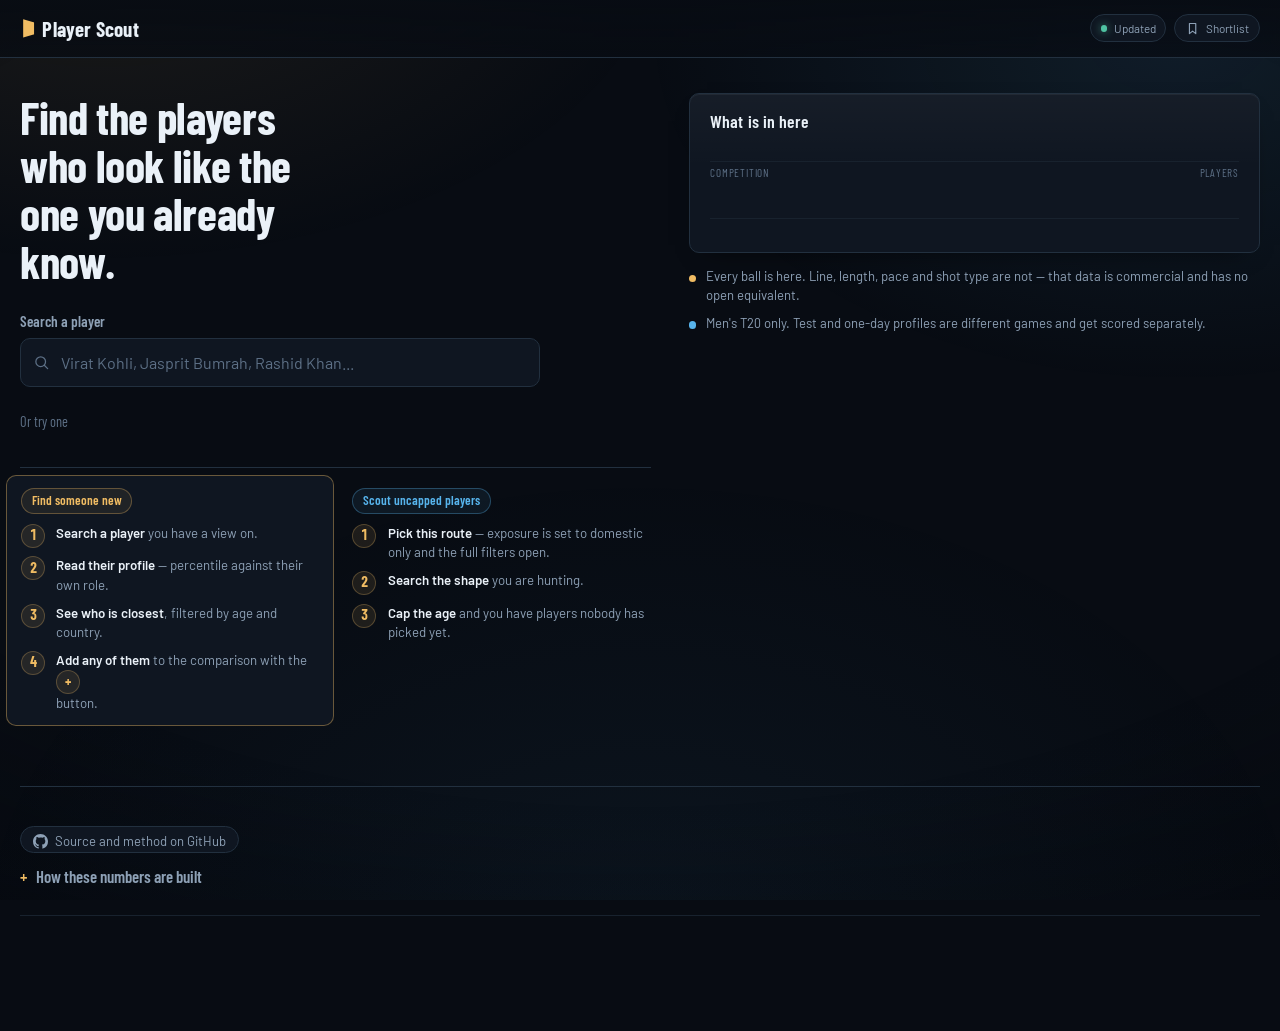
==== commit dacd2387: "Add files via upload" ====
--- a/site/cricket.html
+++ b/site/cricket.html
@@ -13,6 +13,10 @@
      sports are one click apart, so anything that differs reads as a mistake. -->
 <link rel="stylesheet" href="style.css">
 <link rel="stylesheet" href="cricket.css">
+<!-- The other sport is a separate page, so give the browser a head start on it
+     and on the file it will need first. -->
+<link rel="prefetch" href="index.html" as="document">
+<link rel="prefetch" href="data/index.json" as="fetch" crossorigin>
 </head>
 <body>
 
@@ -111,6 +115,20 @@
         </div>
       </div>
       <p class="route-hint" id="route-hint"></p>
+
+      <!-- Scouting starts from a need, not a name. The search box above stays
+           for anyone who does have someone in mind. -->
+      <section class="wizard" id="wizard" hidden aria-label="Describe the player you want">
+        <div class="wiz-head">
+          <h2>Describe the player you want</h2>
+          <p class="wiz-count" id="wiz-count"></p>
+        </div>
+        <div class="wiz-steps" id="wiz-steps"></div>
+        <div class="wiz-actions">
+          <button class="ghost cta" id="wiz-go"></button>
+          <button class="linkish" id="wiz-reset">Start again</button>
+        </div>
+      </section>
     </div>
 
     <aside class="hero-right">
--- a/site/cricket.css
+++ b/site/cricket.css
@@ -317,3 +317,67 @@
 .leaguelist li[title]{cursor:help}
 .filter-label .qmark{vertical-align:0}
 .filter-label[title]{cursor:help}
+
+/* A thin profile is in the pool because hiding a breakout player defeats the
+   point of a scouting tool — but it must never look like a settled one. */
+.thin-tag{font-style:normal;font-size:.62rem;text-transform:uppercase;
+  letter-spacing:.06em;padding:.05rem .35rem;border-radius:99px;
+  border:1px solid rgba(240,188,99,.4);color:var(--gold);background:var(--warm);
+  margin-left:.4rem;cursor:help}
+.thin-line{color:var(--gold);font-weight:600}
+.thin-count{display:inline-block;margin-top:.2rem;font-style:normal;color:var(--gold);
+  font-size:.78rem}
+
+/* ── the scouting wizard ────────────────────────────────
+   Scouting starts from a need rather than a name, so the questions come first
+   and the count is live — you stop when the list is short enough to read. */
+.wizard{margin-top:1.2rem;background:var(--surface);border:1px solid rgba(87,180,236,.28);
+  border-radius:var(--radius);padding:1rem 1.1rem}
+.wiz-head{display:flex;align-items:baseline;justify-content:space-between;gap:1rem;
+  flex-wrap:wrap;margin-bottom:.8rem}
+.wiz-head h2{font-size:1.15rem}
+.wiz-count{font-size:.85rem;color:var(--muted)}
+.wiz-count b{color:var(--blue);font-weight:600}
+.wiz-steps{display:grid;gap:.7rem}
+.wiz-step{display:flex;align-items:center;gap:.7rem;flex-wrap:wrap;position:relative}
+.wiz-label{font-size:.72rem;color:var(--faint);font-family:var(--cond);
+  text-transform:uppercase;letter-spacing:.06em;min-width:5.5rem}
+.wiz-step .segmented{flex-wrap:wrap}
+.wiz-actions{display:flex;align-items:center;gap:.9rem;margin-top:1rem;
+  padding-top:.9rem;border-top:1px solid var(--hairline-soft)}
+.wiz-step .multi-panel{top:calc(100% + .3rem);left:6.2rem}
+
+/* Shape results are a leaderboard, so the leading number is the metric itself
+   rather than a match score that does not exist. */
+.score-label{display:block;font-family:var(--sans);font-weight:400;font-size:.6rem;
+  color:var(--faint);text-transform:uppercase;letter-spacing:.04em;line-height:1.2;
+  margin-top:.1rem}
+.sortpick{display:block;margin-top:.4rem;color:var(--muted);font-size:.85rem}
+.sortpick select{background:var(--raised);border:1px solid var(--hairline);color:var(--ink);
+  border-radius:7px;padding:.18rem .45rem;font-size:.85rem;margin:0 .25rem}
+.sortpick select option{background:#17202D;color:#EAF1F8}
+.sortpick em{font-style:normal;color:var(--faint);font-size:.8rem}
+#tabs button:disabled{opacity:.35;cursor:not-allowed}
+@media (max-width:820px){
+  .wiz-step{align-items:flex-start;flex-direction:column;gap:.35rem}
+  .wiz-label{min-width:0}
+  .wiz-step .multi-panel{left:0;position:static;width:100%}
+  .wiz-actions{flex-wrap:wrap}
+}
+
+/* ── four meta cells now, and a metric column wide enough for its number ── */
+.match-btn{grid-template-columns:1.3rem 3.2rem minmax(0,1fr) repeat(4,minmax(3.9rem,5.2rem))}
+.match.shape .match-btn{grid-template-columns:1.3rem 4.4rem minmax(0,1fr) repeat(4,minmax(3.9rem,5.2rem))}
+/* The metric name is in the header — "Sorted by Acceleration" — so repeating it
+   under every number only overlapped the column beside it. */
+.match.shape .score-num{font-size:1.15rem}
+.more-row{list-style:none;display:flex;justify-content:center;padding:.5rem 0 .2rem}
+.more-row .ghost{min-width:14rem;justify-content:center}
+
+/* While the detail file is still in flight the page is usable — search, the
+   landing and the wizard all run off the index alone. */
+body.loading-detail .radar-wrap,body.loading-detail .cmp-metrics{opacity:.45}
+
+@media (max-width:820px){
+  .match-btn,.match.shape .match-btn{grid-template-columns:2.6rem minmax(0,1fr)}
+}
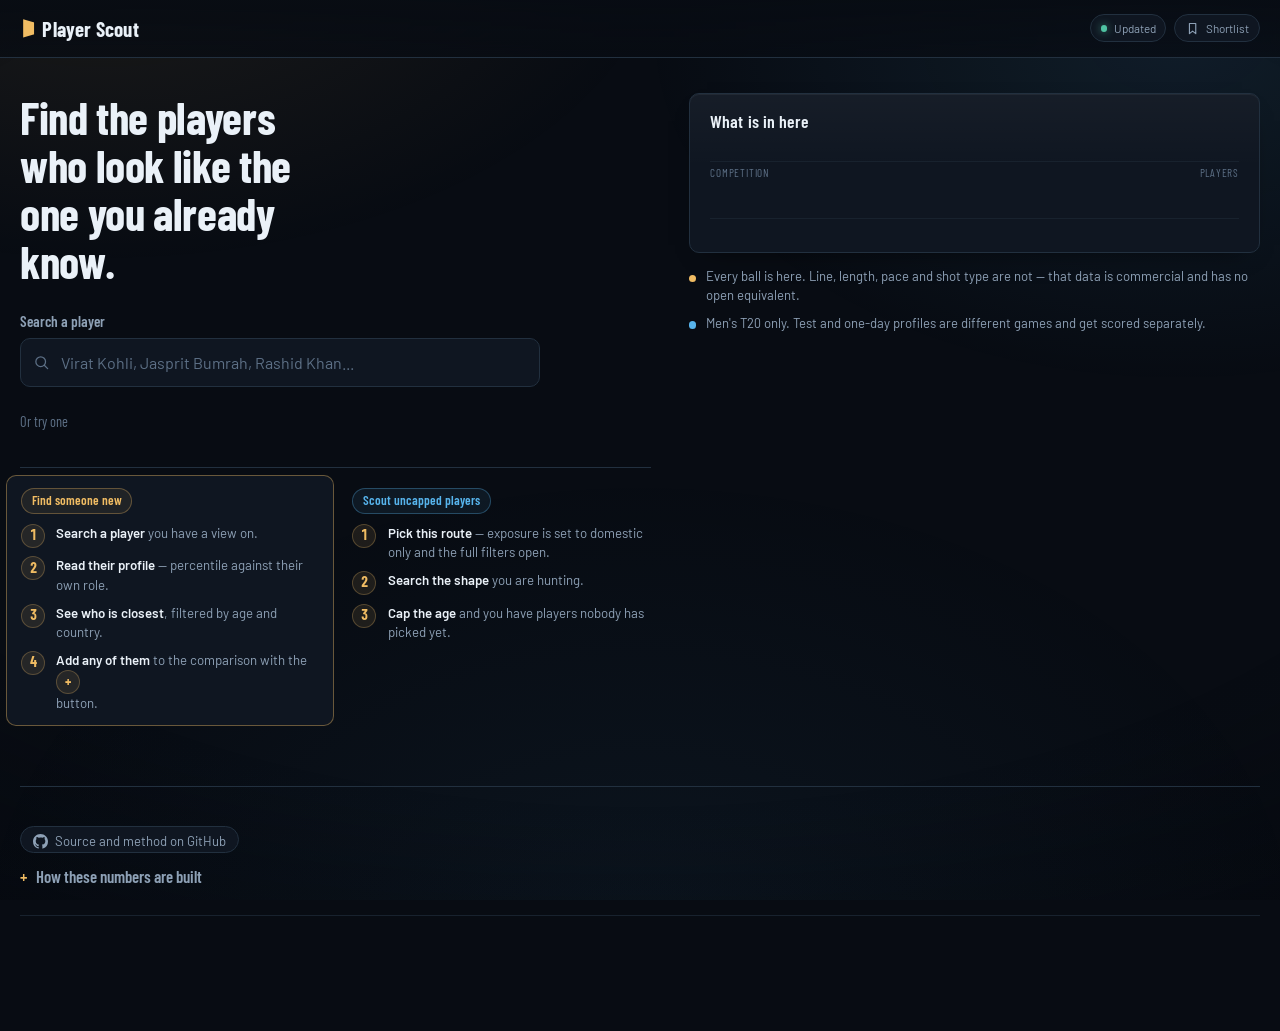
==== commit 5a141805: "Add files via upload" ====
--- a/site/cricket.html
+++ b/site/cricket.html
@@ -34,7 +34,13 @@
           <span id="fresh-label">Updated</span>
         </button>
         <div class="fresh-panel" id="fresh-panel" hidden>
-          <div class="fresh-head"><h2>When this was last updated</h2></div>
+          <div class="fresh-head">
+            <h2>When this was last updated</h2>
+            <div class="tzswitch" role="group" aria-label="Time zone">
+              <button data-tz="IST" aria-pressed="true">IST</button>
+              <button data-tz="UTC" aria-pressed="false">UTC</button>
+            </div>
+          </div>
           <ul class="fresh-list" id="fresh-list"></ul>
           <p class="fresh-foot" id="fresh-foot"></p>
         </div>
--- a/site/cricket.css
+++ b/site/cricket.css
@@ -381,3 +381,17 @@
 @media (max-width:820px){
   .match-btn,.match.shape .match-btn{grid-template-columns:2.6rem minmax(0,1fr)}
 }
+
+/* Adjusted or actual — which you are reading should never be a guess. */
+.mview{display:inline-flex;border:1px solid var(--hairline);border-radius:99px;
+  background:var(--surface);padding:2px;margin-left:auto}
+.mview button{border:0;background:none;cursor:pointer;color:var(--faint);
+  font-family:var(--cond);font-weight:600;font-size:.76rem;padding:.12rem .55rem;
+  border-radius:99px}
+.mview button[aria-pressed=true]{background:var(--warm);color:var(--gold)}
+.mlegend{display:flex;align-items:center;gap:.9rem;flex-wrap:wrap}
+.keyhead .mview{margin-left:0;justify-self:center}
+
+/* A shape row has no read chips, so it must not reserve the column they sit in. */
+.match.shape{grid-template-columns:minmax(0,1fr) auto}
+.match.shape .rowacts{grid-column:2}
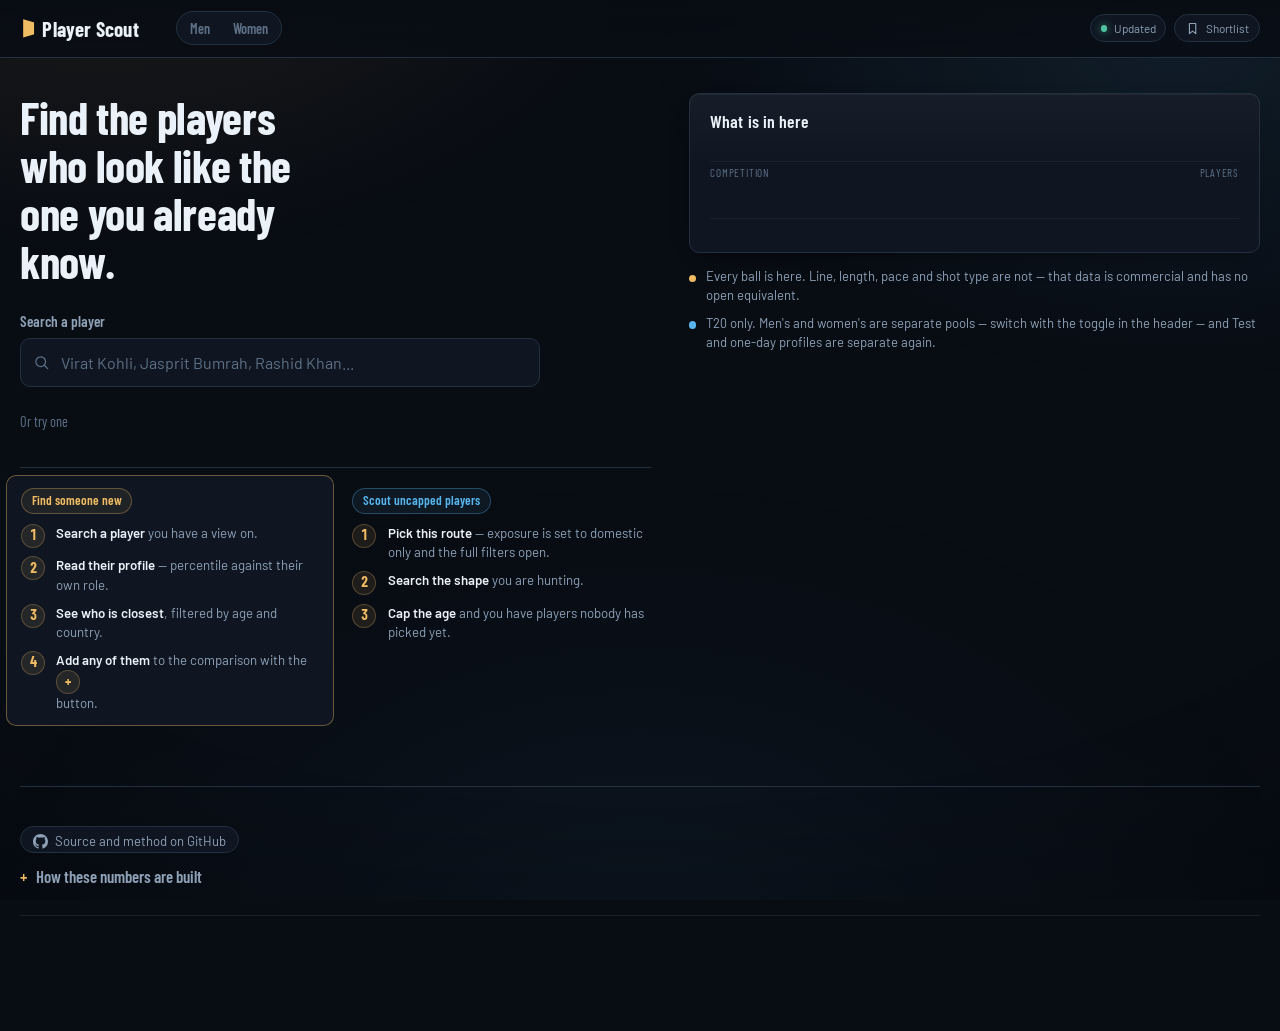
==== commit 1c1bcae3: "Add women's cricket with a Men/Women toggle Women's T20 is a separate population from men's, so it i" ====
--- a/site/cricket.html
+++ b/site/cricket.html
@@ -27,6 +27,10 @@
       <span class="brand-name">Player Scout</span>
     </a>
     <nav class="sports" id="sports" aria-label="Sport"></nav>
+    <div class="gender-seg segmented" role="group" aria-label="Men's or women's cricket">
+      <button type="button" data-gender="men">Men</button>
+      <button type="button" data-gender="women">Women</button>
+    </div>
     <div class="statuswrap">
       <div class="freshness">
         <button class="fresh-btn" id="fresh-btn" aria-expanded="false" aria-controls="fresh-panel">
@@ -150,8 +154,8 @@
           Every ball is here. Line, length, pace and shot type are not — that data
           is commercial and has no open equivalent.</p>
         <p class="note-row"><span class="dot blue"></span>
-          Men's T20 only. Test and one-day profiles are different games and get
-          scored separately.</p>
+          T20 only. Men's and women's are separate pools — switch with the toggle
+          in the header — and Test and one-day profiles are separate again.</p>
       </div>
     </aside>
   </section>
@@ -226,8 +230,9 @@
         <article class="panel cmp-metrics-panel">
           <header class="panel-head">
             <h2>Every metric</h2>
-            <p class="panel-sub">Adjusted value per player, with the dot marking where
-              each sits as a percentile among their own role.</p>
+            <p class="panel-sub">The dot marks where each player sits as a
+              percentile among their own role, worked out after levelling for
+              competition.</p>
           </header>
           <div class="cmp-metrics" id="cmp-metrics"></div>
         </article>
--- a/site/style.css
+++ b/site/style.css
@@ -13,6 +13,7 @@
   --green:#4FC2A2;
   --violet:#A98BEA;
   --coral:#EF8D72;
+  --mint:#5FD0C0;
   --warm:rgba(240,188,99,.09);
   --cool:rgba(87,180,236,.10);
   --warn:#E0917A;
@@ -466,6 +467,7 @@
 .trayitem.green .swatch{background:var(--green)}
 .trayitem.violet .swatch{background:var(--violet)}
 .trayitem.coral .swatch{background:var(--coral)}
+.trayitem.mint .swatch{background:var(--mint)}
 .base-tag{font-size:.66rem;color:var(--gold);border:1px solid rgba(229,181,103,.35);
   border-radius:3px;padding:0 .25rem}
 .dropbtn{border:0;background:none;color:var(--faint);cursor:pointer;font-size:1rem;
@@ -481,6 +483,7 @@
 .radar-area.green{fill:rgba(91,184,155,.12);stroke:var(--green);stroke-width:1.8}
 .radar-area.violet{fill:rgba(169,139,214,.12);stroke:var(--violet);stroke-width:1.8}
 .radar-area.coral{fill:rgba(222,138,118,.12);stroke:var(--coral);stroke-width:1.8}
+.radar-area.mint{fill:rgba(95,208,192,.12);stroke:var(--mint);stroke-width:1.8}
 .radar-area.line{fill:none}
 .radar-pair{font-family:var(--cond);font-size:11px;font-weight:600}
 .radar-pair .p-gold{fill:var(--gold)}
@@ -488,6 +491,7 @@
 .radar-pair .p-green{fill:var(--green)}
 .radar-pair .p-violet{fill:var(--violet)}
 .radar-pair .p-coral{fill:var(--coral)}
+.radar-pair .p-mint{fill:var(--mint)}
 .radar-pair .ps{fill:var(--faint)}
 
 .mgroup{margin-bottom:1rem}
@@ -513,6 +517,7 @@
 .mdot.green{background:var(--green)}
 .mdot.violet{background:var(--violet)}
 .mdot.coral{background:var(--coral)}
+.mdot.mint{background:var(--mint)}
 .mv{font-style:normal;font-family:var(--cond);font-weight:600;font-size:.92rem;
   opacity:.6;text-align:right}
 .mv.lead{opacity:1}
@@ -521,6 +526,7 @@
 .mv.green{color:var(--green)}
 .mv.violet{color:var(--violet)}
 .mv.coral{color:var(--coral)}
+.mv.mint{color:var(--mint)}
 
 .trend{width:100%;height:auto}
 .tgrid{stroke:var(--hairline-soft);stroke-width:1}
@@ -534,11 +540,13 @@
 .tline.green polyline{stroke:var(--green)}
 .tline.violet polyline{stroke:var(--violet)}
 .tline.coral polyline{stroke:var(--coral)}
+.tline.mint polyline{stroke:var(--mint)}
 .tdot.gold{fill:var(--gold)}
 .tdot.blue{fill:var(--blue)}
 .tdot.green{fill:var(--green)}
 .tdot.violet{fill:var(--violet)}
 .tdot.coral{fill:var(--coral)}
+.tdot.mint{fill:var(--mint)}
 .tlegend{display:flex;gap:1.1rem;margin-top:.5rem;font-size:.79rem;color:var(--muted);flex-wrap:wrap}
 .tlegend .sw{width:.85rem;height:.5rem;border-radius:2px;display:inline-block}
 .tlegend .sw.gold{background:var(--gold)}
@@ -546,6 +554,7 @@
 .tlegend .sw.green{background:var(--green)}
 .tlegend .sw.violet{background:var(--violet)}
 .tlegend .sw.coral{background:var(--coral)}
+.tlegend .sw.mint{background:var(--mint)}
 
 
 
@@ -802,6 +811,7 @@
 .mlegend .sw.green{background:var(--green)}
 .mlegend .sw.violet{background:var(--violet)}
 .mlegend .sw.coral{background:var(--coral)}
+.mlegend .sw.mint{background:var(--mint)}
 .mv.name{display:flex;justify-content:flex-end}
 .mv.name .sw{width:1.5rem;height:.28rem;border-radius:2px;display:block}
 .mv.name .sw.gold{background:var(--gold)}
@@ -809,6 +819,7 @@
 .mv.name .sw.green{background:var(--green)}
 .mv.name .sw.violet{background:var(--violet)}
 .mv.name .sw.coral{background:var(--coral)}
+.mv.name .sw.mint{background:var(--mint)}
 
 /* ── method columns as accordions ─────────────────────── */
 .method .mcol > summary{list-style:none;cursor:pointer;display:flex;align-items:center;
--- a/site/cricket.css
+++ b/site/cricket.css
@@ -395,3 +395,152 @@
 /* A shape row has no read chips, so it must not reserve the column they sit in. */
 .match.shape{grid-template-columns:minmax(0,1fr) auto}
 .match.shape .rowacts{grid-column:2}
+
+/* ── hints ──────────────────────────────────────────────
+   A "?" has to be tappable: title is a hover and a phone has none. Big enough to
+   hit with a thumb, and the note opens beside it. */
+button.qmark{display:inline-grid;place-items:center;width:1.05rem;height:1.05rem;
+  border-radius:50%;border:1px solid var(--hairline);background:none;color:var(--faint);
+  font-size:.62rem;font-family:var(--sans);line-height:1;padding:0;cursor:pointer;
+  vertical-align:.02rem;margin-left:.3rem;-webkit-tap-highlight-color:transparent}
+@media (hover:hover){button.qmark:hover{border-color:var(--gold);color:var(--gold)}}
+button.qmark:focus-visible{outline:2px solid var(--gold);outline-offset:2px}
+.hintpop{position:fixed;z-index:80;background:var(--raised);color:var(--muted);
+  border:1px solid var(--hairline);border-radius:var(--radius);padding:.6rem .75rem;
+  font-size:.82rem;line-height:1.45;box-shadow:0 14px 34px rgba(0,0,0,.55)}
+.hintpop[hidden]{display:none}
+/* The chosen option's own explanation, readable without a hover. */
+.opt-tip{width:100%;font-size:.78rem;color:var(--faint);margin:.35rem 0 0;line-height:1.4}
+.opt-tip:empty{display:none}
+@media (max-width:820px){
+  /* A 17px circle is not a tap target. Pad it out without moving the label. */
+  button.qmark{width:1.6rem;height:1.6rem;font-size:.75rem;margin-left:.4rem}
+  .hintpop{font-size:.85rem}
+}
+
+/* ── match log modal ────────────────────────────────────
+   Uses the site's own surfaces, hairlines and type. The header stays put while
+   the table scrolls, and the table scrolls sideways on a phone rather than
+   forcing the whole modal to. */
+.mlog-back{position:fixed; top:0; left:0; right:0; bottom:0; z-index:120;
+  background:rgba(4,7,12,.72); backdrop-filter:blur(3px);
+  display:flex; align-items:flex-start; justify-content:center;
+  padding:5vh 3vw calc(5vh + env(safe-area-inset-bottom,0px)); overflow:auto;
+  -webkit-overflow-scrolling:touch}
+/* position:fixed, not overflow:hidden — iOS Safari honours only the former for
+   locking the background. The inline top offset (set in JS) holds the place. */
+body.mlog-open{position:fixed; left:0; right:0; width:100%; overflow:hidden}
+.mlog{position:relative; width:min(1040px,96vw); background:var(--surface);
+  border:1px solid var(--hairline); border-radius:var(--radius);
+  box-shadow:0 24px 70px rgba(0,0,0,.6); max-height:90vh; display:flex; flex-direction:column}
+.mlog-x{position:absolute; top:.6rem; right:.7rem; z-index:3; border:0; background:none;
+  color:var(--faint); font-size:1.7rem; line-height:1; cursor:pointer; padding:.2rem .45rem}
+@media (hover:hover){.mlog-x:hover{color:var(--ink)}}
+.mlog-body{display:flex; flex-direction:column; min-height:0; overflow:hidden}
+.mlog-scroll{flex:1 1 auto; min-height:0}
+.mlog-loading{padding:2.4rem; text-align:center; color:var(--faint)}
+
+/* header — sticky, so it stays while the innings scroll */
+.mlog-head{position:relative; padding:2.6rem 1.3rem 1rem;
+  border-bottom:1px solid var(--hairline);
+  background:var(--surface); border-radius:var(--radius) var(--radius) 0 0}
+.mlog-id{display:flex; align-items:center; gap:.7rem}
+.mlog-id h2{font-family:var(--cond); font-weight:600; font-size:1.5rem; line-height:1}
+.mlog-id p{color:var(--muted); font-size:.9rem; margin-top:.15rem}
+.mlog-id img.lmark.flag{width:1.9rem; height:1.9rem}
+
+.mlog-scroll{overflow:auto; -webkit-overflow-scrolling:touch}
+.mlog-table{border-collapse:collapse; width:100%; font-size:.86rem; white-space:nowrap}
+.mlog-table th,.mlog-table td{padding:.5rem .7rem; text-align:right;
+  border-bottom:1px solid var(--hairline-soft)}
+.mlog-table th.l,.mlog-table td.l{text-align:left}
+.mlog-table thead th{position:-webkit-sticky; position:sticky; top:0; z-index:2;
+  background:var(--raised); color:var(--muted);
+  font-family:var(--cond); font-weight:600; text-transform:uppercase; letter-spacing:.04em;
+  font-size:.72rem; border-bottom:1px solid var(--hairline)}
+/* the header sits above the scrolling rows and their flags */
+.mlog-table tbody td{position:relative; z-index:0}
+.mlog-table tbody img.lmark.flag,.mlog-table tbody .lmark{position:relative; z-index:0}
+.mlog-table tbody tr:hover{background:rgba(255,255,255,.02)}
+.mlog-table img.lmark.flag{width:1.15rem; height:1.15rem; vertical-align:-.2rem; margin-right:.25rem}
+.mdash{color:var(--faint)}
+.nowrap{white-space:nowrap}
+
+.fmt-pill{font-family:var(--cond); font-weight:600; font-size:.72rem; padding:.08rem .45rem;
+  border-radius:99px; border:1px solid var(--hairline); color:var(--muted)}
+.res{font-family:var(--cond); font-weight:600; font-size:.76rem; padding:.05rem .45rem;
+  border-radius:99px}
+.res-w{color:var(--green); background:rgba(79,194,162,.12)}
+.res-l{color:#E8836F; background:rgba(232,131,111,.12)}
+.res-d{color:var(--muted); background:rgba(142,161,182,.12)}
+.mile-50{color:var(--gold)} .mile-100{color:var(--gold)}
+.mile-100::after{content:" ★"; font-size:.7em}
+.mile-5w{color:var(--gold)}
+.mile-5w::after{content:" ★"; font-size:.7em}
+
+.logbtn{flex:none; width:2.4rem; height:1.7rem; border:1px solid var(--hairline);
+  background:var(--surface); color:var(--faint); border-radius:7px; cursor:pointer;
+  display:grid; place-items:center}
+.logbtn svg{width:.95rem; height:.95rem}
+@media (hover:hover){.logbtn:hover{border-color:var(--gold); color:var(--gold)}}
+
+@media (max-width:640px){
+  .mlog-back{padding:0}
+  .mlog{width:100vw; height:100vh; height:100dvh; max-height:100dvh;
+    border-radius:0; padding-bottom:env(safe-area-inset-bottom,0px)}
+  .mlog-head{padding:2.4rem 1rem .8rem}
+  .mlog-id h2{font-size:1.25rem}
+  .mlog-id img.lmark.flag{width:1.6rem; height:1.6rem}
+  .mlog-top{gap:.6rem}
+  .mlog-profile{padding:.3rem .7rem; font-size:.82rem}
+  .mlog-stats{gap:1rem; margin-top:.7rem; padding-top:.7rem}
+  .mlog-stats dd{font-size:1.15rem}
+  .mlog-table{font-size:.8rem}
+  .mlog-table th,.mlog-table td{padding:.42rem .55rem}
+  .match-cell{min-width:9.5rem; max-width:13rem}
+  .mlog-hint{padding:.6rem 1rem; font-size:.8rem}
+  /* Date and the fixture are the anchors; keep them while the rest scrolls. */
+  .mlog-table th:first-child,.mlog-table td:first-child{position:-webkit-sticky;
+    position:sticky; left:0; background:var(--surface); z-index:1}
+  .mlog-table thead th:first-child{background:var(--raised); z-index:3}
+}
+
+/* ── match log header, corrected ─────────────────────────
+   The close button had the same corner as "Open full profile". It now sits
+   above the row, clear of it, and a career-stats strip sits under the identity —
+   the same figures the profile shows. */
+.mlog-x{position:absolute; top:.55rem; right:.7rem; z-index:4}
+.mlog-top{display:flex; align-items:center; justify-content:space-between; gap:1rem;
+  flex-wrap:wrap}
+.mlog-stats{display:flex; flex-wrap:wrap; gap:1.6rem; margin-top:.9rem;
+  padding-top:.9rem; border-top:1px solid var(--hairline-soft)}
+.mlog-stats div{min-width:3.4rem}
+.mlog-stats dt{font-size:.68rem; color:var(--faint); font-family:var(--cond);
+  text-transform:uppercase; letter-spacing:.05em; margin-bottom:.1rem}
+.mlog-stats dd{margin:0; font-family:var(--cond); font-weight:700; font-size:1.35rem;
+  color:var(--ink)}
+
+/* ── match cell: who they played for, then the opponent ──────
+   Full team names, not abbreviated codes, and never hidden behind a hover title
+   — a phone has no hover, so a domestic fixture used to be two unreadable badges.
+   The team the player turned out for is the prominent top line; the opponent sits
+   beneath it, muted, so which side was his needs no legend. Names wrap inside a
+   capped width rather than stretching the row. */
+/* Both lines share one badge-then-name grid so the two team names line up on a
+   common left edge — no "v", because a stacked pair already reads as a fixture. */
+.match-cell{white-space:normal; min-width:11rem; max-width:17rem;
+  display:flex; flex-direction:column; gap:.15rem; line-height:1.2}
+.match-cell .fx-for,.match-cell .fx-opp{display:flex; align-items:center; gap:.35rem}
+.match-cell .fx-for{font-weight:600; color:var(--ink)}
+.match-cell .fx-for b{font-weight:600}
+.match-cell .fx-opp{color:var(--muted); font-size:.82rem}
+.match-cell img.lmark.flag{width:1.1rem; height:1.1rem; flex:none}
+.match-cell .lmark{flex:none}
+.match-cell .lmark.letters{width:1.1rem; height:1.1rem; font-size:.5rem}
+
+/* One quiet line so a first-time reader knows the top team is the player's. */
+.mlog-hint{margin:0; padding:.7rem 1.3rem; font-size:.82rem; color:var(--muted);
+  border-bottom:1px solid var(--hairline-soft)}
+.mlog-hint b{color:var(--ink); font-weight:600}
+
+
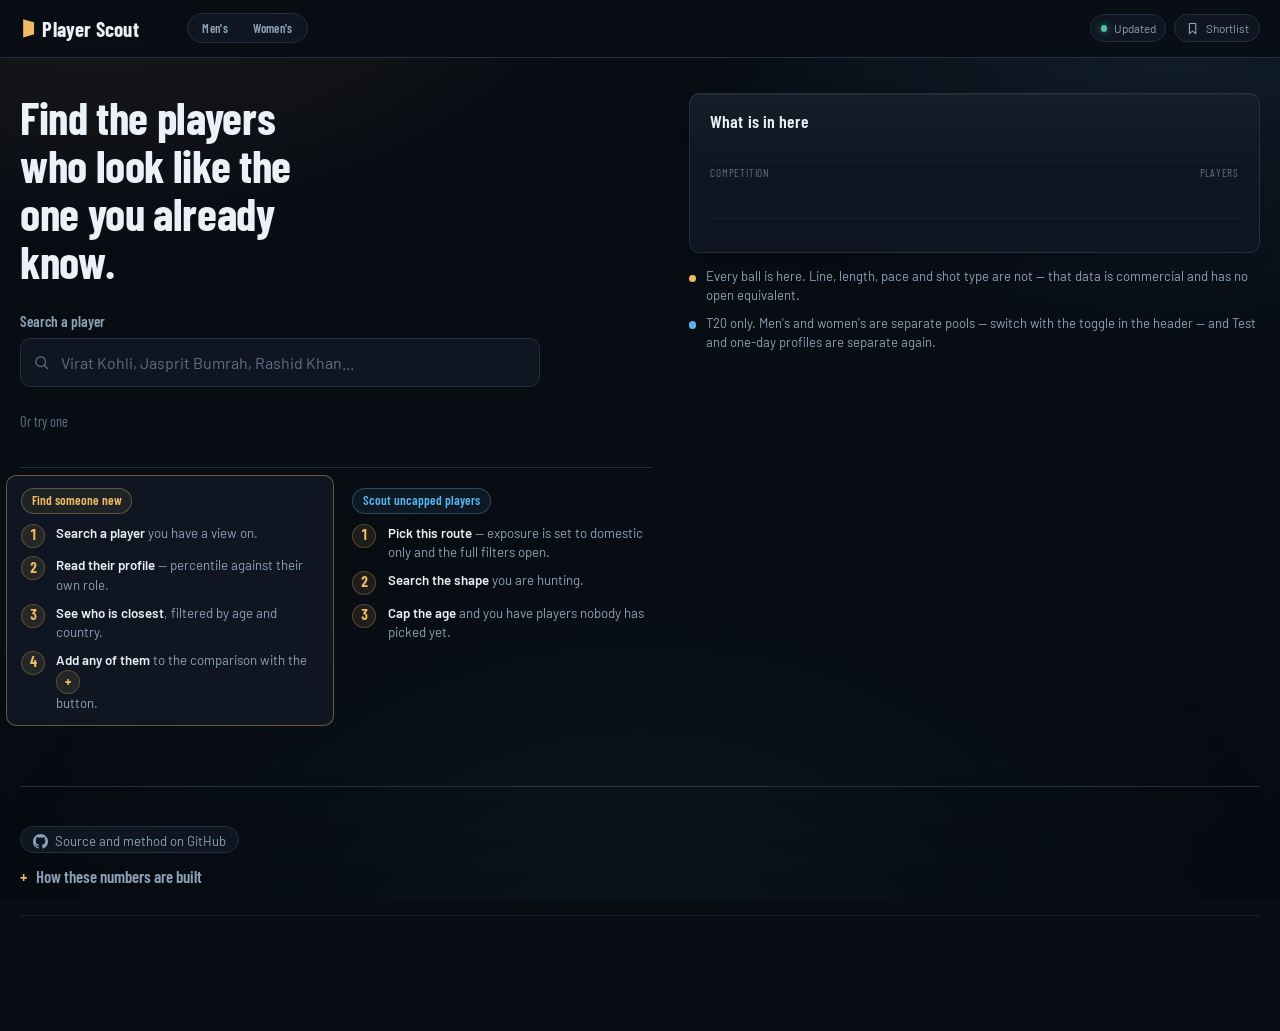
==== commit c6e604d1: "Cricket: restyle gender toggle, add recent matches to scouting rows - The Men/Women toggle sat next " ====
--- a/site/cricket.html
+++ b/site/cricket.html
@@ -27,9 +27,9 @@
       <span class="brand-name">Player Scout</span>
     </a>
     <nav class="sports" id="sports" aria-label="Sport"></nav>
-    <div class="gender-seg segmented" role="group" aria-label="Men's or women's cricket">
-      <button type="button" data-gender="men">Men</button>
-      <button type="button" data-gender="women">Women</button>
+    <div class="gender-seg" role="group" aria-label="Men's or women's cricket">
+      <button type="button" data-gender="men">Men's</button>
+      <button type="button" data-gender="women">Women's</button>
     </div>
     <div class="statuswrap">
       <div class="freshness">
--- a/site/cricket.css
+++ b/site/cricket.css
@@ -544,3 +544,20 @@
 .mlog-hint b{color:var(--ink); font-weight:600}
 
 
+
+/* ── men / women toggle ──────────────────────────────────
+   A distinct pill, set apart from the sport nav so it reads as a mode switch
+   for cricket rather than another sport tab. The active side is filled. */
+.gender-seg{display:inline-flex; align-items:center; gap:2px; flex:none;
+  margin-left:.7rem; padding:3px; background:var(--surface);
+  border:1px solid var(--hairline); border-radius:999px}
+.gender-seg button{border:0; background:none; color:var(--muted); cursor:pointer;
+  font-family:var(--cond); font-weight:600; font-size:.78rem; letter-spacing:.03em;
+  padding:.3rem .72rem; border-radius:999px; line-height:1;
+  transition:background .12s ease, color .12s ease}
+.gender-seg button[aria-pressed="true"]{background:var(--gold); color:#101720}
+@media (hover:hover){
+  .gender-seg button:not([aria-pressed="true"]):hover{color:var(--ink)}}
+@media (max-width:640px){
+  .gender-seg{margin-left:.4rem; padding:2px}
+  .gender-seg button{font-size:.72rem; padding:.28rem .55rem}}
